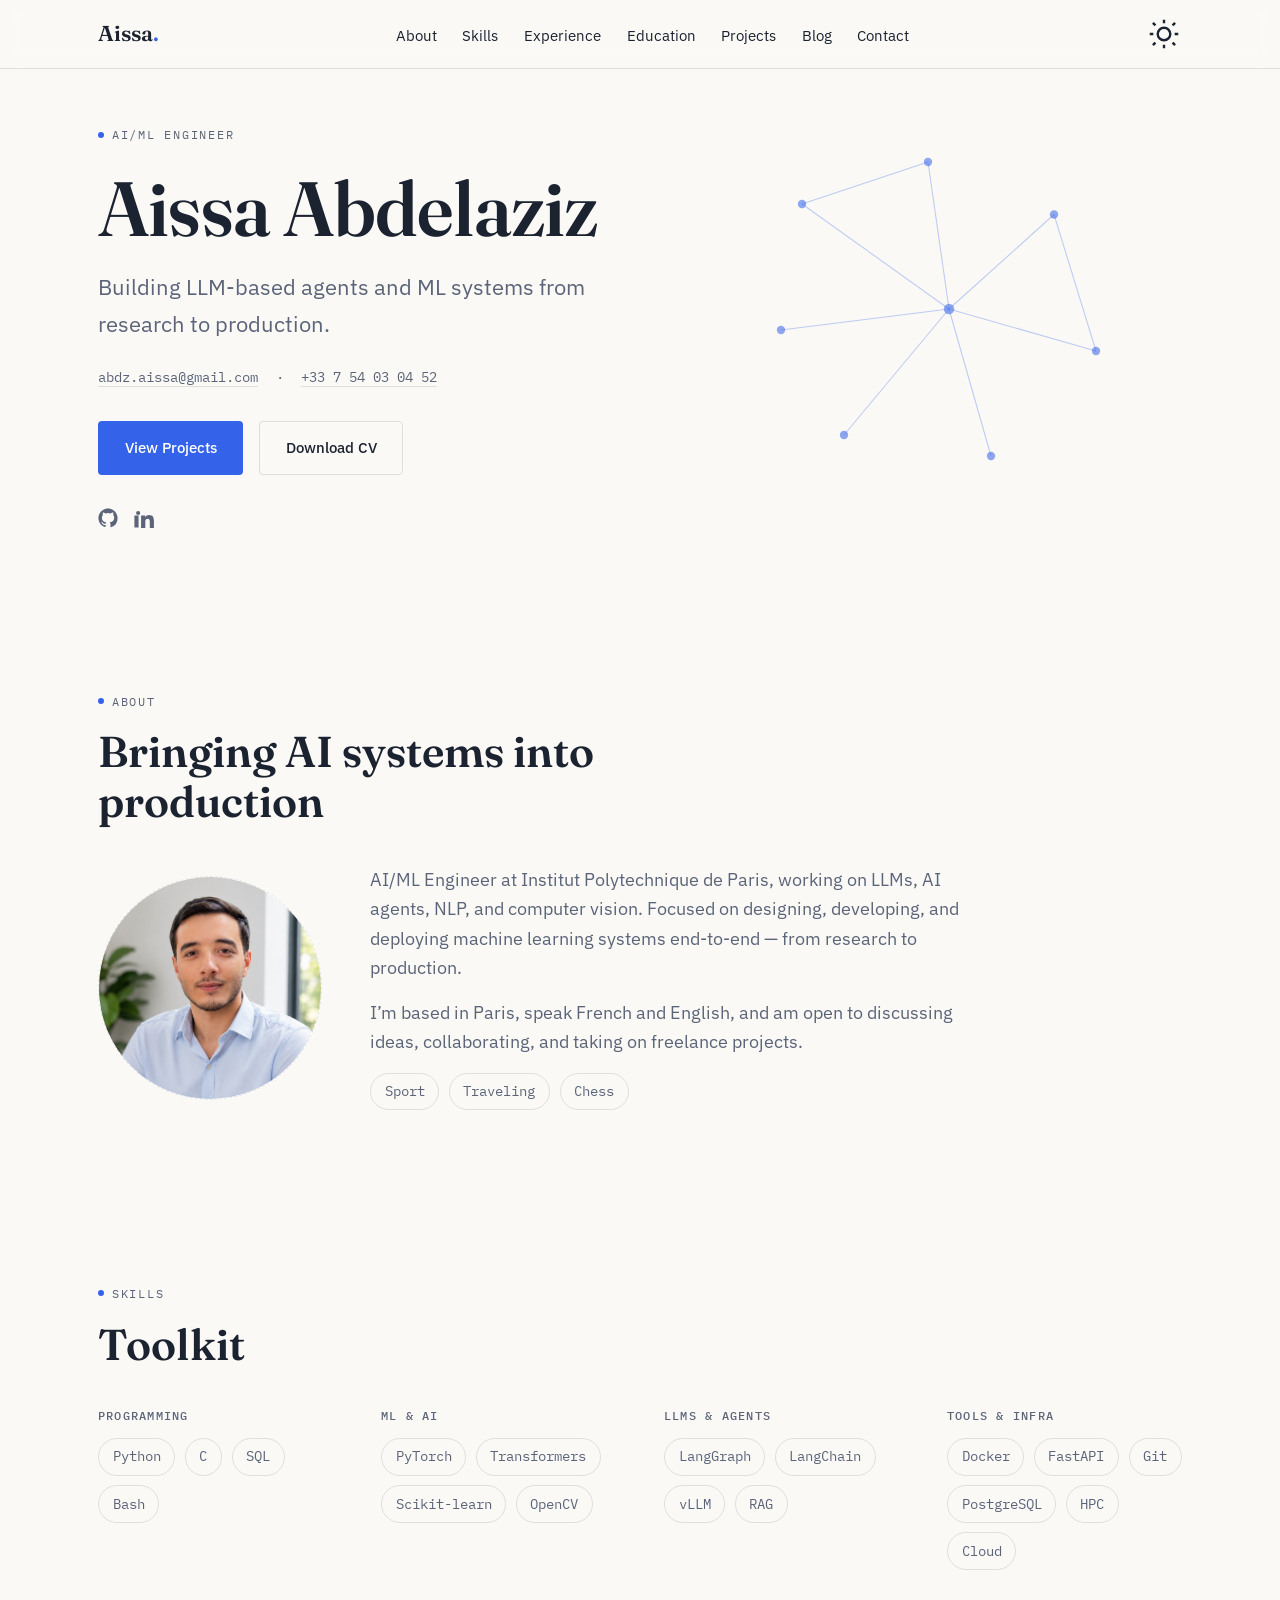
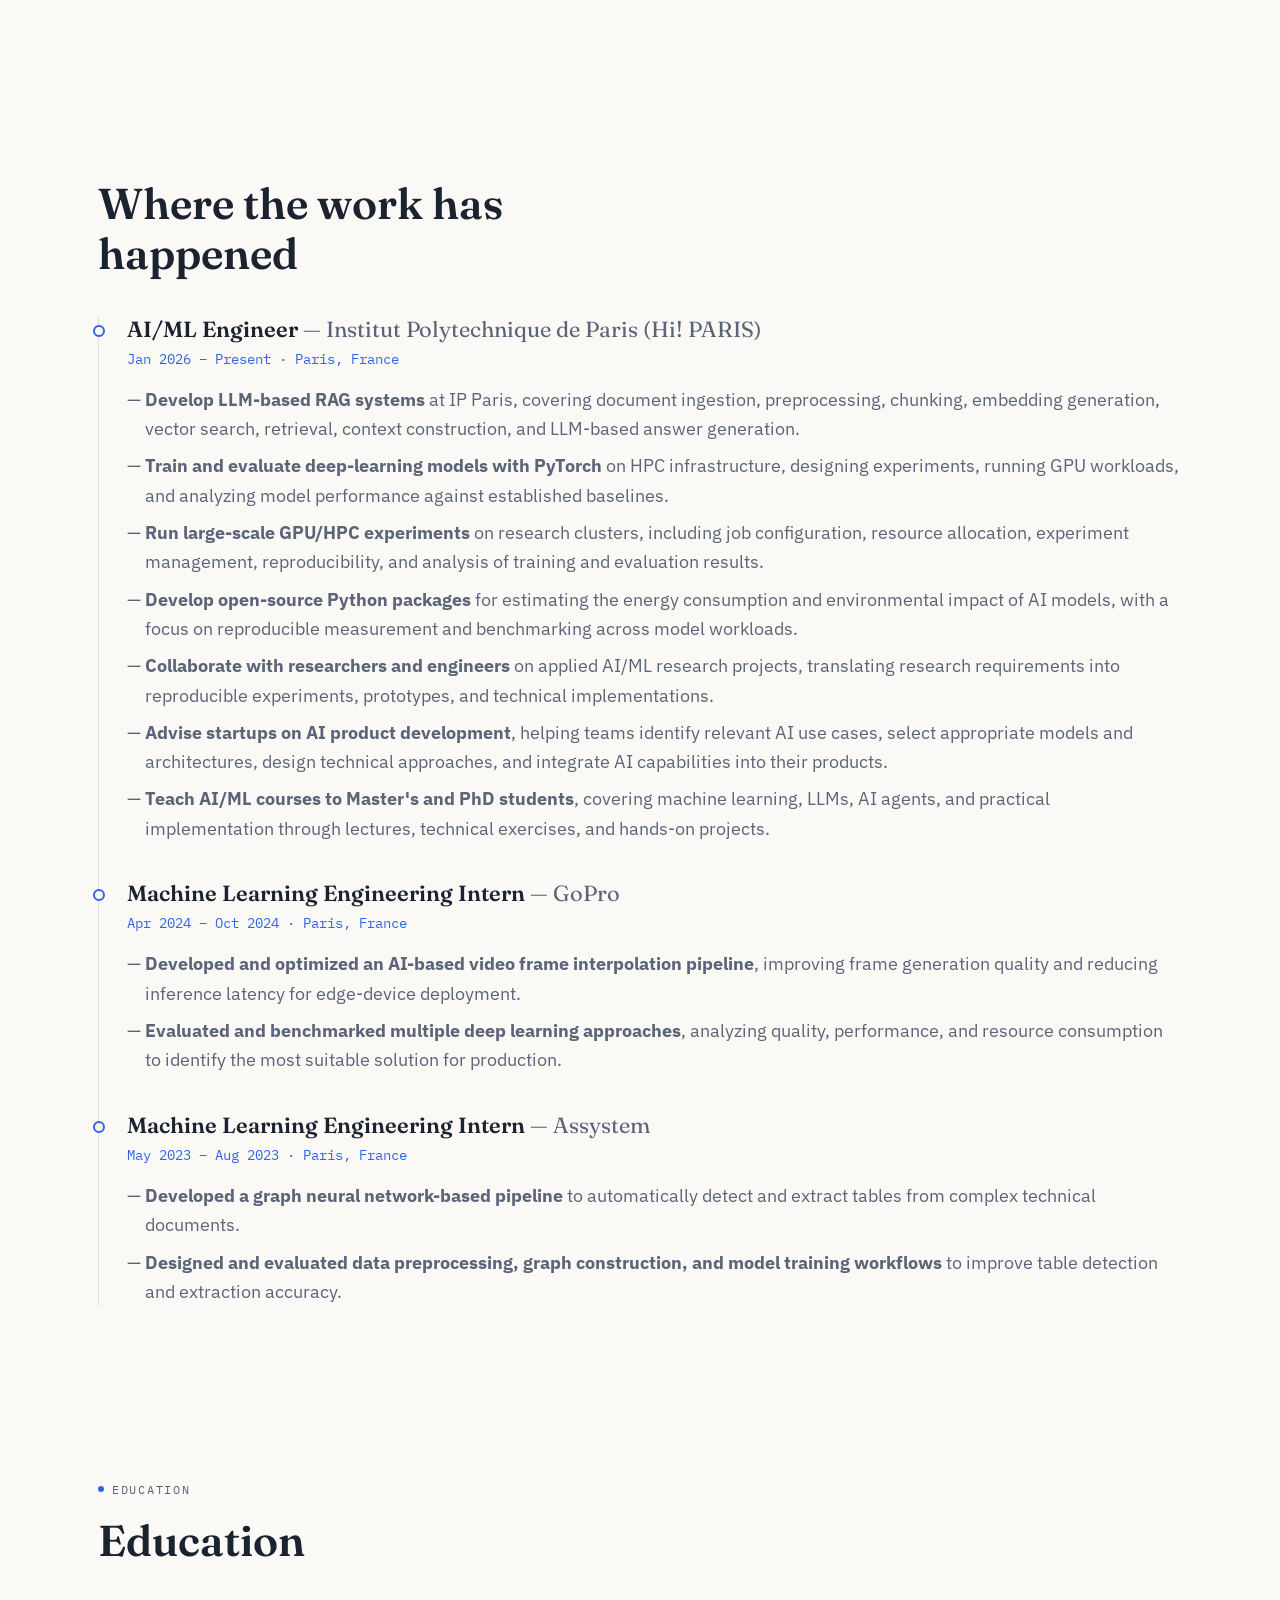
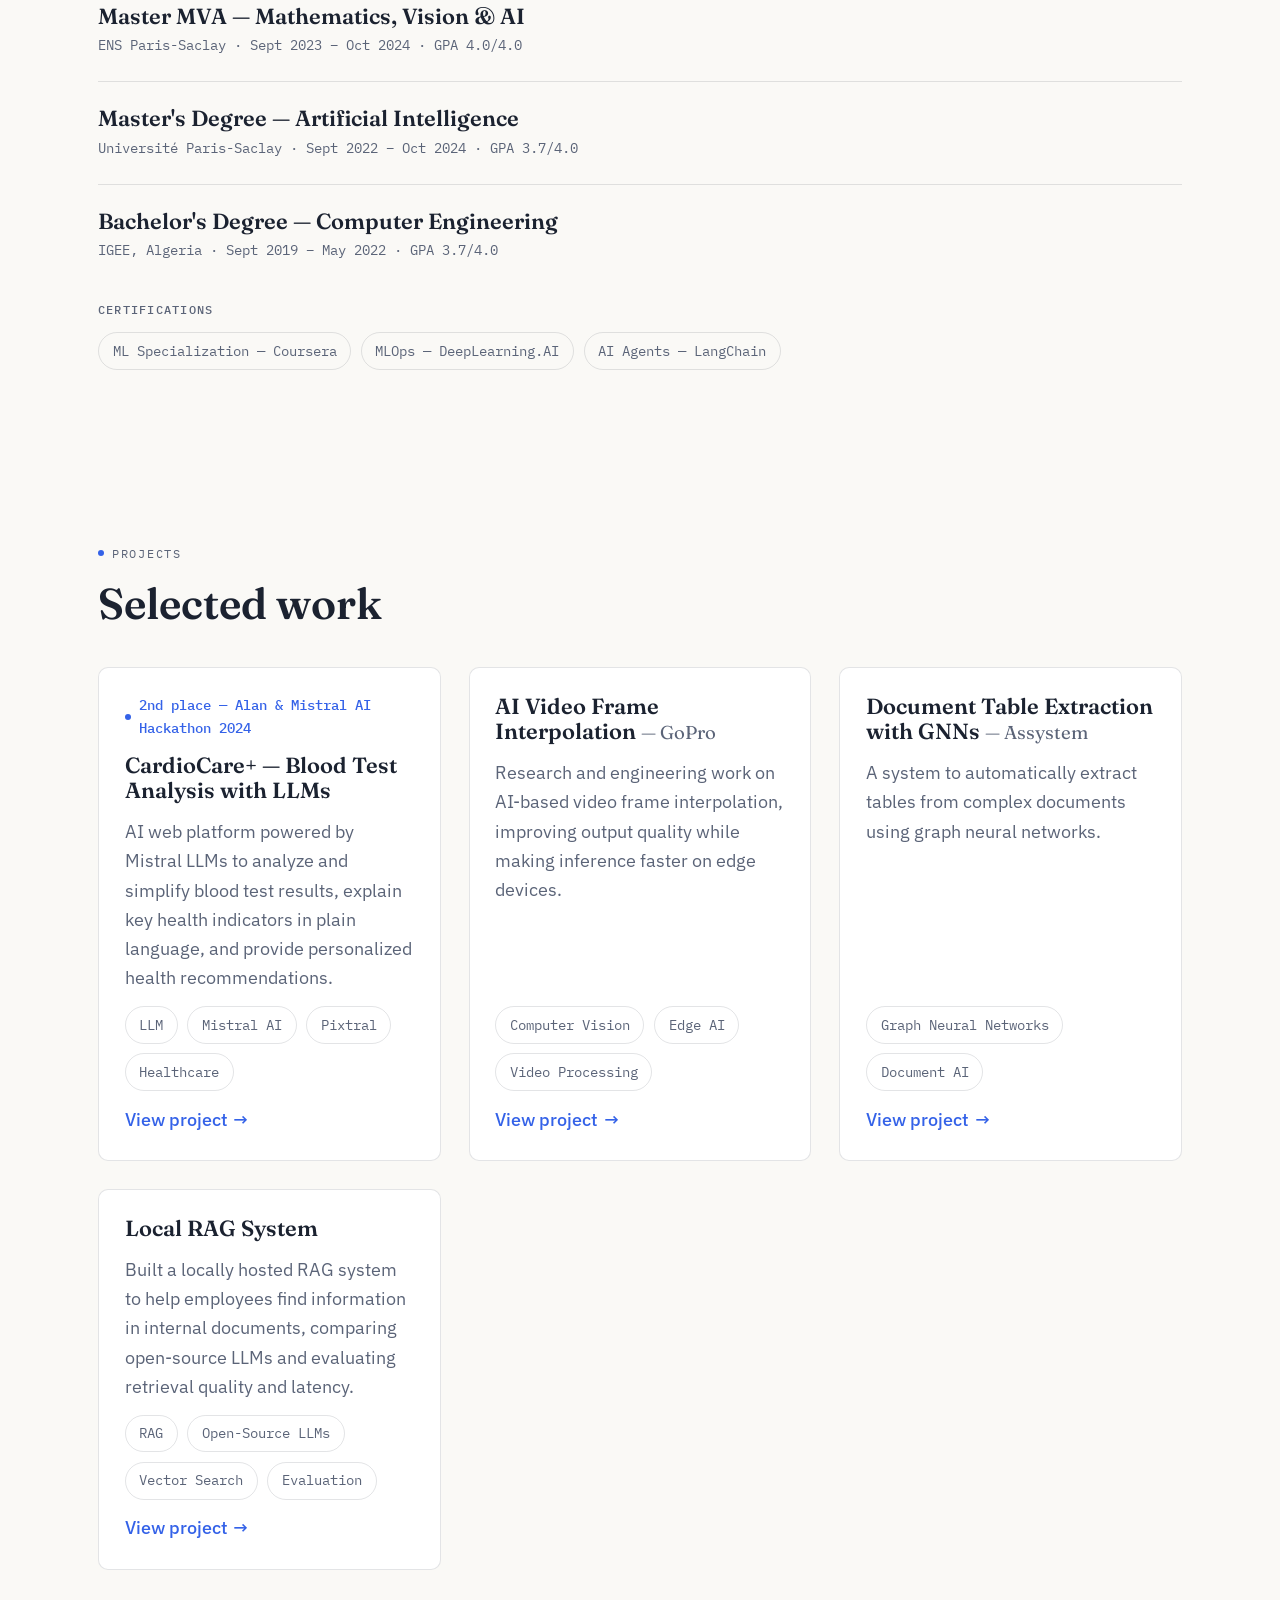
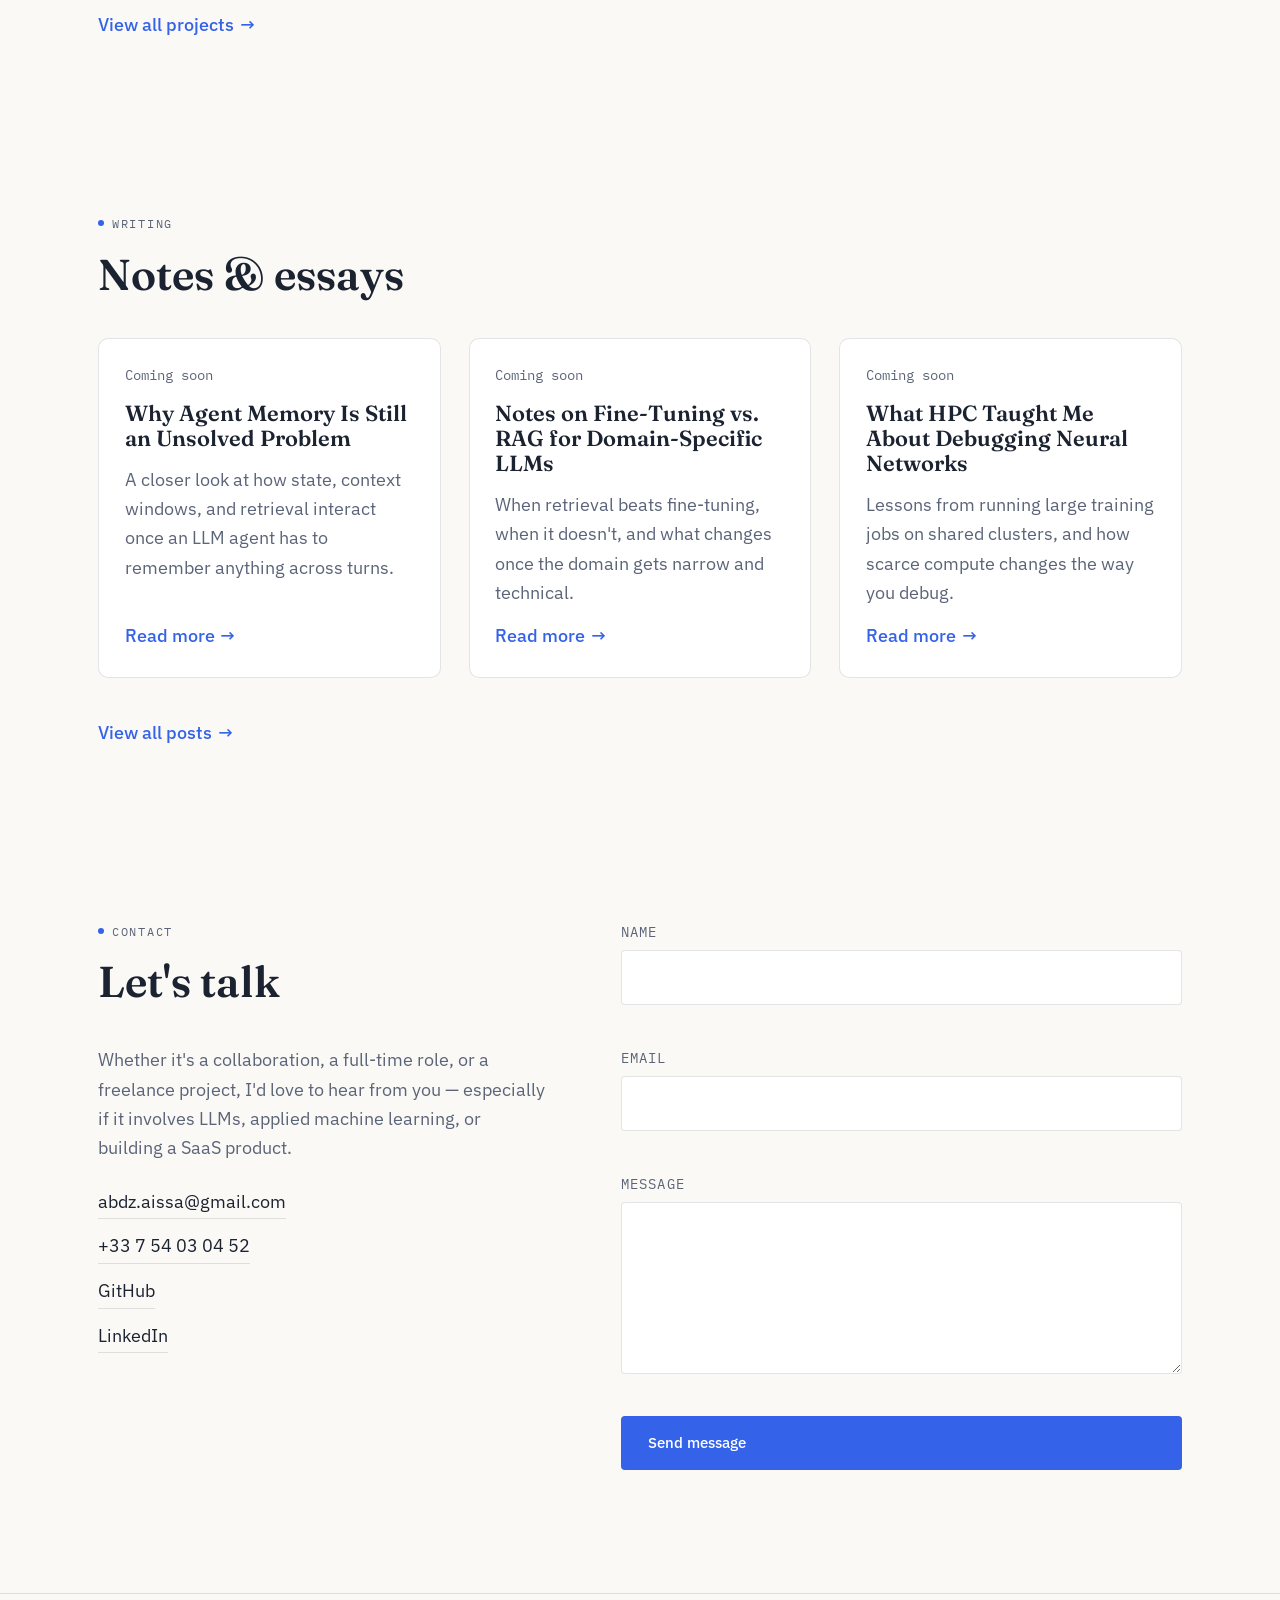
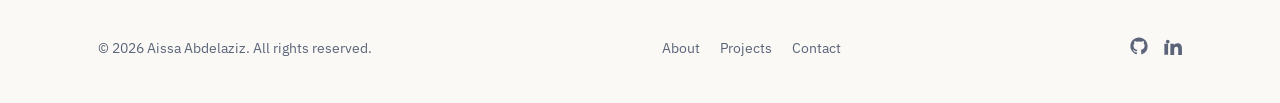
==== index.html @ e3050f3a "Initial comit: portfolio site" ====
<!DOCTYPE html>
<html lang="en">
<head>
<meta charset="UTF-8">
<meta name="viewport" content="width=device-width, initial-scale=1.0">
<title>Aissa Abdelaziz — AI/ML Engineer</title>
<meta name="description" content="Aissa Abdelaziz is an AI/ML Engineer building LLM-based agents and ML systems, from research to production.">

<!-- Theme is set before first paint to avoid a flash of the wrong theme. This is the
     only inline script in the page; everything else lives in js/main.js. -->
<script>
  (function () {
    try {
      var stored = localStorage.getItem('theme');
      var theme = stored || (window.matchMedia('(prefers-color-scheme: dark)').matches ? 'dark' : 'light');
      document.documentElement.setAttribute('data-theme', theme);
    } catch (e) {
      document.documentElement.setAttribute('data-theme', 'dark');
    }
  })();
</script>

<link rel="icon" href="data:image/svg+xml,%3Csvg xmlns='http://www.w3.org/2000/svg' viewBox='0 0 100 100'%3E%3Crect width='100' height='100' rx='22' fill='%233462E8'/%3E%3Ctext x='50' y='68' font-family='Georgia,serif' font-size='54' fill='white' text-anchor='middle'%3EA%3C/text%3E%3C/svg%3E">

<link rel="preconnect" href="https://fonts.googleapis.com">
<link rel="preconnect" href="https://fonts.gstatic.com" crossorigin>
<link href="https://fonts.googleapis.com/css2?family=Fraunces:opsz,wght@9..144,400;9..144,500;9..144,600&family=IBM+Plex+Mono:wght@400;500&family=IBM+Plex+Sans:wght@400;500;600&display=swap" rel="stylesheet">

<link rel="stylesheet" href="css/styles.css">
</head>
<body>

<a class="skip-link" href="#main">Skip to main content</a>

<header class="site-header">
  <div class="container site-header__inner">
    <a class="logo" href="#hero">Aissa<span class="logo__dot">.</span></a>

    <nav class="nav" aria-label="Primary">
      <ul class="nav__list" id="primary-nav">
        <li><a class="nav__link" href="#about">About</a></li>
        <li><a class="nav__link" href="#skills">Skills</a></li>
        <li><a class="nav__link" href="#experience">Experience</a></li>
        <li><a class="nav__link" href="#education">Education</a></li>
        <li><a class="nav__link" href="#projects">Projects</a></li>
        <li><a class="nav__link" href="#blog">Blog</a></li>
        <li><a class="nav__link" href="#contact">Contact</a></li>
      </ul>
    </nav>

    <div class="site-header__controls">
      <button class="theme-toggle" type="button" aria-pressed="false" aria-label="Switch to light theme">
        <svg class="theme-toggle__icon theme-toggle__icon--sun" viewBox="0 0 24 24" fill="none" stroke="currentColor" stroke-width="1.6" aria-hidden="true" focusable="false">
          <circle cx="12" cy="12" r="4.2"/>
          <path d="M12 2.5v2.4M12 19.1v2.4M4.6 4.6l1.7 1.7M17.7 17.7l1.7 1.7M2.5 12h2.4M19.1 12h2.4M4.6 19.4l1.7-1.7M17.7 6.3l1.7-1.7"/>
        </svg>
        <svg class="theme-toggle__icon theme-toggle__icon--moon" viewBox="0 0 24 24" fill="none" stroke="currentColor" stroke-width="1.6" aria-hidden="true" focusable="false">
          <path d="M20 14.5A8.5 8.5 0 1 1 9.5 4a6.8 6.8 0 0 0 10.5 10.5z"/>
        </svg>
      </button>

      <button class="nav-toggle" type="button" aria-expanded="false" aria-controls="primary-nav" aria-label="Toggle navigation menu">
        <span class="nav-toggle__bar"></span>
        <span class="nav-toggle__bar"></span>
        <span class="nav-toggle__bar"></span>
      </button>
    </div>
  </div>
</header>

<main id="main">

  <!-- ============ HERO ============ -->
  <section id="hero" class="hero" aria-labelledby="hero-title">
    <div class="container hero__inner">
      <div class="hero__content">
        <p class="hero__eyebrow reveal" data-stagger-index="0"><span class="dot" aria-hidden="true"></span>AI/ML Engineer</p>
        <h1 id="hero-title" class="hero__name reveal" data-stagger-index="1">Aissa Abdelaziz</h1>
        <p class="hero__tagline reveal" data-stagger-index="2">Building LLM-based agents and ML systems from research to production.</p>

        <p class="hero__byline reveal" data-stagger-index="3">
          <a href="mailto:abdz.aissa@gmail.com">abdz.aissa@gmail.com</a>
          <span class="hero__byline-sep" aria-hidden="true">·</span>
          <a href="tel:+33754030452">+33 7 54 03 04 52</a>
        </p>

        <div class="hero__cta-group reveal" data-stagger-index="4">
          <a class="btn btn--primary" href="#projects">View Projects</a>
          <!-- PLACEHOLDER-CV-PATH: drop your real CV PDF at assets/cv/aissa-abdelaziz-cv.pdf (or update this href) -->
          <a class="btn btn--secondary" href="assets/cv/aissa-abdelaziz-cv.pdf" download>Download CV</a>
        </div>

        <ul class="hero__social reveal" data-stagger-index="5">
          <li>
            <a href="https://github.com/aissa-abdelaziz" target="_blank" rel="noopener noreferrer" aria-label="GitHub profile">
              <svg viewBox="0 0 24 24" width="20" height="20" fill="currentColor" aria-hidden="true" focusable="false"><path d="M12 .5C5.73.5.5 5.73.5 12c0 5.1 3.29 9.4 7.86 10.93.57.1.78-.25.78-.55v-2.1c-3.2.7-3.87-1.36-3.87-1.36-.53-1.34-1.29-1.7-1.29-1.7-1.05-.72.08-.7.08-.7 1.17.08 1.78 1.2 1.78 1.2 1.03 1.77 2.71 1.26 3.37.96.1-.75.4-1.26.73-1.55-2.55-.29-5.24-1.28-5.24-5.7 0-1.26.45-2.29 1.19-3.1-.12-.29-.52-1.46.11-3.05 0 0 .97-.31 3.18 1.18a11 11 0 0 1 5.8 0c2.2-1.49 3.17-1.18 3.17-1.18.64 1.59.24 2.76.12 3.05.74.81 1.18 1.84 1.18 3.1 0 4.43-2.7 5.4-5.26 5.68.41.36.78 1.08.78 2.17v3.22c0 .3.2.66.79.55A11.5 11.5 0 0 0 23.5 12C23.5 5.73 18.27.5 12 .5Z"/></svg>
            </a>
          </li>
          <li>
            <a href="https://www.linkedin.com/in/aissa-abdelaziz-50b8b819b/" target="_blank" rel="noopener noreferrer" aria-label="LinkedIn profile">
              <svg viewBox="0 0 24 24" width="20" height="20" fill="currentColor" aria-hidden="true" focusable="false"><path d="M4.98 3.5a2.5 2.5 0 1 1 0 5 2.5 2.5 0 0 1 0-5ZM.5 8.98h4.96V23.5H.5V8.98Zm7.98 0h4.75v1.99h.07c.66-1.25 2.28-2.57 4.69-2.57 5.02 0 5.94 3.3 5.94 7.6v8.5h-4.96v-7.54c0-1.8-.03-4.11-2.5-4.11-2.51 0-2.9 1.96-2.9 3.98v7.67H8.48V8.98Z"/></svg>
            </a>
          </li>
        </ul>
      </div>

      <!-- Signature "agent graph" motif — ambient decoration only, hidden below 1024px in CSS -->
      <svg class="hero__graph" viewBox="0 0 400 400" aria-hidden="true" focusable="false">
        <g class="hero-graph__edges">
          <line class="hero-graph__edge" x1="200" y1="180" x2="60"  y2="80"  style="animation-delay:0.1s"/>
          <line class="hero-graph__edge" x1="200" y1="180" x2="180" y2="40"  style="animation-delay:0.25s"/>
          <line class="hero-graph__edge" x1="200" y1="180" x2="300" y2="90"  style="animation-delay:0.4s"/>
          <line class="hero-graph__edge" x1="200" y1="180" x2="340" y2="220" style="animation-delay:0.55s"/>
          <line class="hero-graph__edge" x1="200" y1="180" x2="240" y2="320" style="animation-delay:0.7s"/>
          <line class="hero-graph__edge" x1="200" y1="180" x2="100" y2="300" style="animation-delay:0.85s"/>
          <line class="hero-graph__edge" x1="200" y1="180" x2="40"  y2="200" style="animation-delay:1s"/>
          <line class="hero-graph__edge" x1="60"  y1="80"  x2="180" y2="40"  style="animation-delay:1.15s"/>
          <line class="hero-graph__edge" x1="300" y1="90"  x2="340" y2="220" style="animation-delay:1.3s"/>
        </g>
        <g class="hero-graph__nodes">
          <circle class="hero-graph__node" cx="200" cy="180" r="5" style="animation-delay:0s"/>
          <circle class="hero-graph__node" cx="60"  cy="80"  r="4" style="animation-delay:0.4s"/>
          <circle class="hero-graph__node" cx="180" cy="40"  r="4" style="animation-delay:0.8s"/>
          <circle class="hero-graph__node" cx="300" cy="90"  r="4" style="animation-delay:1.2s"/>
          <circle class="hero-graph__node" cx="340" cy="220" r="4" style="animation-delay:1.6s"/>
          <circle class="hero-graph__node" cx="240" cy="320" r="4" style="animation-delay:2s"/>
          <circle class="hero-graph__node" cx="100" cy="300" r="4" style="animation-delay:2.4s"/>
          <circle class="hero-graph__node" cx="40"  cy="200" r="4" style="animation-delay:2.8s"/>
        </g>
      </svg>
    </div>
  </section>

  <!-- ============ ABOUT ============ -->
  <section id="about" class="section" aria-labelledby="about-title">
    <div class="container">
      <p class="section__eyebrow reveal" data-stagger-index="0"><span class="dot" aria-hidden="true"></span>About</p>
      <h2 id="about-title" class="section__title reveal" data-stagger-index="1">Bringing AI systems into production</h2>

      <div class="about__grid">
        <div class="about__avatar-col reveal" data-stagger-index="2">
          <img class="avatar" src="images/photo.png" alt="Aissa Abdelaziz">
        </div>

        <div class="about__body reveal" data-stagger-index="3">
          <p>AI/ML Engineer at Institut Polytechnique de Paris, working on LLMs, AI agents, NLP, and computer vision. Focused on designing, developing, and deploying machine learning systems end-to-end — from research to production.</p>
          <p>I’m based in Paris, speak French and English, and am open to discussing ideas, collaborating, and taking on freelance projects.</p>
          <ul class="tag-list about__interests">
            <li class="tag">Sport</li>
            <li class="tag">Traveling</li>
            <li class="tag">Chess</li>
          </ul>
        </div>
      </div>
    </div>
  </section>

  <!-- ============ SKILLS ============ -->
  <section id="skills" class="section" aria-labelledby="skills-title">
    <div class="container">
      <p class="section__eyebrow reveal" data-stagger-index="0"><span class="dot" aria-hidden="true"></span>Skills</p>
      <h2 id="skills-title" class="section__title reveal" data-stagger-index="1">Toolkit</h2>

      <div class="skills__groups">
        <div class="skills__group reveal" data-stagger-index="2">
          <h3 class="skills__group-title">Programming</h3>
          <ul class="tag-list">
            <li class="tag">Python</li>
            <li class="tag">C</li>
            <li class="tag">SQL</li>
            <li class="tag">Bash</li>
          </ul>
        </div>

        <div class="skills__group reveal" data-stagger-index="3">
          <h3 class="skills__group-title">ML &amp; AI</h3>
          <ul class="tag-list">
            <li class="tag">PyTorch</li>
            <li class="tag">Transformers</li>
            <li class="tag">Scikit-learn</li>
            <li class="tag">OpenCV</li>
          </ul>
        </div>

        <div class="skills__group reveal" data-stagger-index="4">
          <h3 class="skills__group-title">LLMs &amp; Agents</h3>
          <ul class="tag-list">
            <li class="tag">LangGraph</li>
            <li class="tag">LangChain</li>
            <li class="tag">vLLM</li>
            <li class="tag">RAG</li>
          </ul>
        </div>

        <div class="skills__group reveal" data-stagger-index="5">
          <h3 class="skills__group-title">Tools &amp; Infra</h3>
          <ul class="tag-list">
            <li class="tag">Docker</li>
            <li class="tag">FastAPI</li>
            <li class="tag">Git</li>
            <li class="tag">PostgreSQL</li>
            <li class="tag">HPC</li>
            <li class="tag">Cloud</li>
          </ul>
        </div>
      </div>
    </div>
  </section>

  <!-- ============ EXPERIENCE ============ -->
  <section id="experience" class="section" aria-labelledby="experience-title">
    <div class="container">
      <p class="section__eyebrow reveal" data-stagger-index="0"><span class="dot" aria-hidden="true"></span>Experience</p>
      <h2 id="experience-title" class="section__title reveal" data-stagger-index="1">Where the work has happened</h2>

      <ol class="timeline">
        <li class="timeline__item reveal" data-stagger-index="2">
          <span class="timeline__dot" aria-hidden="true"></span>
          <div class="timeline__content">
            <h3 class="timeline__role">AI/ML Engineer <span class="timeline__org">— Institut Polytechnique de Paris (Hi! PARIS)</span></h3>
            <p class="timeline__meta">Jan 2026 – Present · Paris, France</p>
            <ul class="timeline__list">
              <li><strong>Develop LLM-based RAG systems</strong> at IP Paris, covering document ingestion, preprocessing, chunking, embedding generation, vector search, retrieval, context construction, and LLM-based answer generation.</li>
              <li><strong>Train and evaluate deep-learning models with PyTorch</strong> on HPC infrastructure, designing experiments, running GPU workloads, and analyzing model performance against established baselines.</li>
              <li><strong>Run large-scale GPU/HPC experiments</strong> on research clusters, including job configuration, resource allocation, experiment management, reproducibility, and analysis of training and evaluation results.</li>
              <li><strong>Develop open-source Python packages</strong> for estimating the energy consumption and environmental impact of AI models, with a focus on reproducible measurement and benchmarking across model workloads.</li>
              <li><strong>Collaborate with researchers and engineers</strong> on applied AI/ML research projects, translating research requirements into reproducible experiments, prototypes, and technical implementations.</li>
              <li><strong>Advise startups on AI product development</strong>, helping teams identify relevant AI use cases, select appropriate models and architectures, design technical approaches, and integrate AI capabilities into their products.</li>
              <li><strong>Teach AI/ML courses to Master's and PhD students</strong>, covering machine learning, LLMs, AI agents, and practical implementation through lectures, technical exercises, and hands-on projects.</li>
            </ul>
          </div>
        </li>

        <li class="timeline__item reveal" data-stagger-index="3">
          <span class="timeline__dot" aria-hidden="true"></span>
          <div class="timeline__content">
            <h3 class="timeline__role">Machine Learning Engineering Intern <span class="timeline__org">— GoPro</span></h3>
            <p class="timeline__meta">Apr 2024 – Oct 2024 · Paris, France</p>
            <ul class="timeline__list">
              <li><strong>Developed and optimized an AI-based video frame interpolation pipeline</strong>, improving frame generation quality and reducing inference latency for edge-device deployment.</li>
              <li><strong>Evaluated and benchmarked multiple deep learning approaches</strong>, analyzing quality, performance, and resource consumption to identify the most suitable solution for production.</li>
            </ul>
          </div>
        </li>

        <li class="timeline__item reveal" data-stagger-index="4">
          <span class="timeline__dot" aria-hidden="true"></span>
          <div class="timeline__content">
            <h3 class="timeline__role">Machine Learning Engineering Intern <span class="timeline__org">— Assystem</span></h3>
            <p class="timeline__meta">May 2023 – Aug 2023 · Paris, France</p>
            <ul class="timeline__list">
              <li><strong>Developed a graph neural network-based pipeline</strong> to automatically detect and extract tables from complex technical documents.</li>
              <li><strong>Designed and evaluated data preprocessing, graph construction, and model training workflows</strong> to improve table detection and extraction accuracy.</li>
            </ul>
          </div>
        </li>
      </ol>
    </div>
  </section>

  <!-- ============ EDUCATION ============ -->
  <section id="education" class="section" aria-labelledby="education-title">
    <div class="container">
      <p class="section__eyebrow reveal" data-stagger-index="0"><span class="dot" aria-hidden="true"></span>Education</p>
      <h2 id="education-title" class="section__title reveal" data-stagger-index="1">Education</h2>

      <ul class="education-list">
        <li class="education-list__item reveal" data-stagger-index="2">
          <h3 class="education-list__degree">Master MVA — Mathematics, Vision & AI</h3>
          <p class="education-list__meta">ENS Paris-Saclay · Sept 2023 – Oct 2024 · GPA 4.0/4.0</p>
        </li>
        <li class="education-list__item reveal" data-stagger-index="3">
          <h3 class="education-list__degree">Master's Degree — Artificial Intelligence</h3>
          <p class="education-list__meta">Université Paris-Saclay · Sept 2022 – Oct 2024 · GPA 3.7/4.0</p>
        </li>
        <li class="education-list__item reveal" data-stagger-index="4">
          <h3 class="education-list__degree">Bachelor's Degree — Computer Engineering</h3>
          <p class="education-list__meta">IGEE, Algeria · Sept 2019 – May 2022 · GPA 3.7/4.0</p>
        </li>
      </ul>

      <div class="certifications reveal" data-stagger-index="5">
        <h3 class="skills__group-title">Certifications</h3>
        <ul class="tag-list">
          <li class="tag">ML Specialization — Coursera</li>
          <li class="tag">MLOps — DeepLearning.AI</li>
          <li class="tag">AI Agents — LangChain</li>
        </ul>
      </div>
    </div>
  </section>

  <!-- ============ PROJECTS ============ -->
  <section id="projects" class="section" aria-labelledby="projects-title">
    <div class="container">
      <p class="section__eyebrow reveal" data-stagger-index="0"><span class="dot" aria-hidden="true"></span>Projects</p>
      <h2 id="projects-title" class="section__title reveal" data-stagger-index="1">Selected work</h2>

      <div class="projects__grid">
        <article class="card reveal" data-stagger-index="2">
          <span class="card__badge"><span class="dot" aria-hidden="true"></span>2nd place — Alan &amp; Mistral AI Hackathon 2024</span>
          <h3 class="card__title">CardioCare+ — Blood Test Analysis with LLMs</h3>
          <p class="card__desc">AI web platform powered by Mistral LLMs to analyze and simplify blood test results, explain key health indicators in plain language, and provide personalized health recommendations.</p>
          <ul class="tag-list">
            <li class="tag">LLM</li>
            <li class="tag">Mistral AI</li>
            <li class="tag">Pixtral</li>
            <li class="tag">Healthcare</li>
          </ul>
          <!-- Links to the project detail page below; edit that page's content, or point this at an external write-up/repo instead -->
          <a class="card__link" href="projects/cardiocare.html">View project <span aria-hidden="true">→</span></a>
        </article>

        <article class="card reveal" data-stagger-index="3">
          <h3 class="card__title">AI Video Frame Interpolation <span class="card__org">— GoPro</span></h3>
          <p class="card__desc">Research and engineering work on AI-based video frame interpolation, improving output quality while making inference faster on edge devices.</p>
          <ul class="tag-list">
            <li class="tag">Computer Vision</li>
            <li class="tag">Edge AI</li>
            <li class="tag">Video Processing</li>
          </ul>
          <!-- Links to the project detail page below; edit that page's content, or point this at an external write-up/repo instead -->
          <a class="card__link" href="projects/gopro-video-interpolation.html">View project <span aria-hidden="true">→</span></a>
        </article>

        <article class="card reveal" data-stagger-index="4">
          <h3 class="card__title">Document Table Extraction with GNNs <span class="card__org">— Assystem</span></h3>
          <p class="card__desc">A system to automatically extract tables from complex documents using graph neural networks.</p>
          <ul class="tag-list">
            <li class="tag">Graph Neural Networks</li>
            <li class="tag">Document AI</li>
          </ul>
          <!-- Links to the project detail page below; edit that page's content, or point this at an external write-up/repo instead -->
          <a class="card__link" href="projects/document-table-extraction.html">View project <span aria-hidden="true">→</span></a>
        </article>

        <article class="card reveal" data-stagger-index="5">
          <h3 class="card__title">Local RAG System</h3>
          <p class="card__desc">Built a locally hosted RAG system to help employees find information in internal documents, comparing open-source LLMs and evaluating retrieval quality and latency.</p>
          <ul class="tag-list">
            <li class="tag">RAG</li>
            <li class="tag">Open-Source LLMs</li>
            <li class="tag">Vector Search</li>
            <li class="tag">Evaluation</li>
          </ul>
          <a class="card__link" href="projects/local-rag.html">View project <span aria-hidden="true">→</span></a>
        </article>
        
      </div>

      <p class="projects__all reveal" data-stagger-index="7"><a class="card__link" href="projects/index.html">View all projects <span aria-hidden="true">→</span></a></p>
    </div>
  </section>

  <!-- ============ BLOG ============ -->
  <section id="blog" class="section" aria-labelledby="blog-title">
    <div class="container">
      <p class="section__eyebrow reveal" data-stagger-index="0"><span class="dot" aria-hidden="true"></span>Writing</p>
      <h2 id="blog-title" class="section__title reveal" data-stagger-index="1">Notes &amp; essays</h2>

      <div class="blog__grid">
        <!-- PLACEHOLDER-BLOG-POST: replace with a real post (title, date, excerpt); body lives in blog/agent-memory.html -->
        <article class="card card--post reveal" data-stagger-index="2">
          <p class="card__date"><time datetime="2026-01-01">Coming soon</time></p>
          <h3 class="card__title">Why Agent Memory Is Still an Unsolved Problem</h3>
          <p class="card__desc">A closer look at how state, context windows, and retrieval interact once an LLM agent has to remember anything across turns.</p>
          <a class="card__link" href="blog/agent-memory.html">Read more <span aria-hidden="true">→</span></a>
        </article>

        <!-- PLACEHOLDER-BLOG-POST: replace with a real post (title, date, excerpt); body lives in blog/finetuning-vs-rag.html -->
        <article class="card card--post reveal" data-stagger-index="3">
          <p class="card__date"><time datetime="2026-01-01">Coming soon</time></p>
          <h3 class="card__title">Notes on Fine-Tuning vs. RAG for Domain-Specific LLMs</h3>
          <p class="card__desc">When retrieval beats fine-tuning, when it doesn't, and what changes once the domain gets narrow and technical.</p>
          <a class="card__link" href="blog/finetuning-vs-rag.html">Read more <span aria-hidden="true">→</span></a>
        </article>

        <!-- PLACEHOLDER-BLOG-POST: replace with a real post (title, date, excerpt); body lives in blog/hpc-debugging.html -->
        <article class="card card--post reveal" data-stagger-index="4">
          <p class="card__date"><time datetime="2026-01-01">Coming soon</time></p>
          <h3 class="card__title">What HPC Taught Me About Debugging Neural Networks</h3>
          <p class="card__desc">Lessons from running large training jobs on shared clusters, and how scarce compute changes the way you debug.</p>
          <a class="card__link" href="blog/hpc-debugging.html">Read more <span aria-hidden="true">→</span></a>
        </article>
      </div>

      <p class="blog__all reveal" data-stagger-index="5"><a class="card__link" href="blog/index.html">View all posts <span aria-hidden="true">→</span></a></p>
    </div>
  </section>

  <!-- ============ CONTACT ============ -->
  <section id="contact" class="section" aria-labelledby="contact-title">
    <div class="container contact__grid">
      <div class="contact__info reveal" data-stagger-index="0">
        <p class="section__eyebrow"><span class="dot" aria-hidden="true"></span>Contact</p>
        <h2 id="contact-title" class="section__title">Let's talk</h2>
        <p class="contact__lead">Whether it's a collaboration, a full-time role, or a freelance project, I'd love to hear from you — especially if it involves LLMs, applied machine learning, or building a SaaS product.</p>
        <ul class="contact__list">
          <li><a href="mailto:abdz.aissa@gmail.com">abdz.aissa@gmail.com</a></li>
          <li><a href="tel:+33754030452">+33 7 54 03 04 52</a></li>
          <li><a href="https://github.com/aissa-abdelaziz" target="_blank" rel="noopener noreferrer">GitHub</a></li>
          <li><a href="https://www.linkedin.com/in/aissa-abdelaziz-50b8b819b/" target="_blank" rel="noopener noreferrer">LinkedIn</a></li>
        </ul>
      </div>

      <!-- PLACEHOLDER-FORMSPREE-ID: sign up at formspree.io and replace PLACEHOLDER_FORM_ID below with your real form ID -->
      <form class="form reveal" data-stagger-index="1" id="contact-form" action="https://formspree.io/f/PLACEHOLDER_FORM_ID" method="POST" novalidate>
        <div class="form__group">
          <label class="form__label" for="name">Name</label>
          <input class="form__input" type="text" id="name" name="name" autocomplete="name" required aria-describedby="name-error">
          <p class="form__error" id="name-error"></p>
        </div>

        <div class="form__group">
          <label class="form__label" for="email">Email</label>
          <input class="form__input" type="email" id="email" name="email" autocomplete="email" required aria-describedby="email-error">
          <p class="form__error" id="email-error"></p>
        </div>

        <div class="form__group">
          <label class="form__label" for="message">Message</label>
          <textarea class="form__textarea" id="message" name="message" rows="5" required aria-describedby="message-error"></textarea>
          <p class="form__error" id="message-error"></p>
        </div>

        <!-- Honeypot field: hidden from sighted users and screen readers, humans never fill it in -->
        <div class="form__honeypot" aria-hidden="true">
          <label for="company">Company</label>
          <input type="text" id="company" name="company" tabindex="-1" autocomplete="off">
        </div>

        <button class="btn btn--primary" type="submit">Send message</button>
        <p class="form__status" id="form-status" role="status" aria-live="polite"></p>
      </form>
    </div>
  </section>

</main>

<footer class="site-footer">
  <div class="container site-footer__inner">
    <p class="site-footer__copy">© <span id="year"></span> Aissa Abdelaziz. All rights reserved.</p>

    <ul class="footer__links">
      <li><a href="#about">About</a></li>
      <li><a href="#projects">Projects</a></li>
      <li><a href="#contact">Contact</a></li>
    </ul>

    <ul class="hero__social">
      <li>
        <a href="https://github.com/aissa-abdelaziz" target="_blank" rel="noopener noreferrer" aria-label="GitHub profile">
          <svg viewBox="0 0 24 24" width="18" height="18" fill="currentColor" aria-hidden="true" focusable="false"><path d="M12 .5C5.73.5.5 5.73.5 12c0 5.1 3.29 9.4 7.86 10.93.57.1.78-.25.78-.55v-2.1c-3.2.7-3.87-1.36-3.87-1.36-.53-1.34-1.29-1.7-1.29-1.7-1.05-.72.08-.7.08-.7 1.17.08 1.78 1.2 1.78 1.2 1.03 1.77 2.71 1.26 3.37.96.1-.75.4-1.26.73-1.55-2.55-.29-5.24-1.28-5.24-5.7 0-1.26.45-2.29 1.19-3.1-.12-.29-.52-1.46.11-3.05 0 0 .97-.31 3.18 1.18a11 11 0 0 1 5.8 0c2.2-1.49 3.17-1.18 3.17-1.18.64 1.59.24 2.76.12 3.05.74.81 1.18 1.84 1.18 3.1 0 4.43-2.7 5.4-5.26 5.68.41.36.78 1.08.78 2.17v3.22c0 .3.2.66.79.55A11.5 11.5 0 0 0 23.5 12C23.5 5.73 18.27.5 12 .5Z"/></svg>
        </a>
      </li>
      <li>
        <a href="https://www.linkedin.com/in/aissa-abdelaziz-50b8b819b/" target="_blank" rel="noopener noreferrer" aria-label="LinkedIn profile">
          <svg viewBox="0 0 24 24" width="18" height="18" fill="currentColor" aria-hidden="true" focusable="false"><path d="M4.98 3.5a2.5 2.5 0 1 1 0 5 2.5 2.5 0 0 1 0-5ZM.5 8.98h4.96V23.5H.5V8.98Zm7.98 0h4.75v1.99h.07c.66-1.25 2.28-2.57 4.69-2.57 5.02 0 5.94 3.3 5.94 7.6v8.5h-4.96v-7.54c0-1.8-.03-4.11-2.5-4.11-2.51 0-2.9 1.96-2.9 3.98v7.67H8.48V8.98Z"/></svg>
        </a>
      </li>
    </ul>
  </div>
</footer>

<script src="js/main.js" defer></script>
</body>
</html>
---- css/styles.css ----
/* =========================================================================
   TOKENS — spacing, radii, type scale, and theme colors.
   Cascade order matters: :root dark defaults -> prefers-color-scheme light
   override -> explicit [data-theme] overrides (always wins once JS runs).
   ========================================================================= */

:root {
  --font-display: 'Fraunces', Georgia, 'Times New Roman', serif;
  --font-body: 'IBM Plex Sans', -apple-system, BlinkMacSystemFont, 'Segoe UI', sans-serif;
  --font-mono: 'IBM Plex Mono', 'SFMono-Regular', Consolas, monospace;

  --radius-sm: 4px;
  --radius-md: 10px;
  --border-width: 1px;

  --transition-fast: 150ms ease;
  --transition-base: 250ms ease;

  --container-max: 1180px;
  --container-padding: clamp(1.25rem, 4vw, 3rem);

  /* fluid type scale */
  --fs-hero: clamp(2.75rem, 2rem + 3.5vw, 5.5rem);
  --fs-h2: clamp(1.8rem, 1.5rem + 1.5vw, 2.75rem);
  --fs-h3: clamp(1.15rem, 1.05rem + 0.4vw, 1.4rem);
  --fs-tagline: clamp(1.1rem, 1rem + 0.5vw, 1.375rem);
  --fs-body: clamp(1rem, 0.95rem + 0.2vw, 1.125rem);
  --fs-small: clamp(0.8rem, 0.78rem + 0.1vw, 0.875rem);
  --fs-mono-label: clamp(0.72rem, 0.7rem + 0.1vw, 0.8rem);

  /* dark theme (default fallback) */
  --color-bg: #0D1321;
  --color-surface: #161D2E;
  --color-text: #E7E9EE;
  --color-text-secondary: #8792A6;
  --color-accent: #5B82F2;
  --color-border: rgba(231, 233, 238, 0.14);
  --color-error: #E0837F;
}

@media (prefers-color-scheme: light) {
  :root {
    --color-bg: #FAF9F6;
    --color-surface: #FFFFFF;
    --color-text: #1B2230;
    --color-text-secondary: #5B6478;
    --color-accent: #3462E8;
    --color-border: rgba(27, 34, 48, 0.12);
    --color-error: #C4433D;
  }
}

[data-theme="dark"] {
  --color-bg: #0D1321;
  --color-surface: #161D2E;
  --color-text: #E7E9EE;
  --color-text-secondary: #8792A6;
  --color-accent: #5B82F2;
  --color-border: rgba(231, 233, 238, 0.14);
  --color-error: #E0837F;
}

[data-theme="light"] {
  --color-bg: #FAF9F6;
  --color-surface: #FFFFFF;
  --color-text: #1B2230;
  --color-text-secondary: #5B6478;
  --color-accent: #3462E8;
  --color-border: rgba(27, 34, 48, 0.12);
  --color-error: #C4433D;
}

/* =========================================================================
   RESET / BASE
   ========================================================================= */

*, *::before, *::after { box-sizing: border-box; }
* { margin: 0; }

html {
  font-size: 100%;
  scroll-behavior: smooth;
  -webkit-text-size-adjust: 100%;
}

@media (prefers-reduced-motion: reduce) {
  html { scroll-behavior: auto; }
}

body {
  font-family: var(--font-body);
  font-size: var(--fs-body);
  line-height: 1.65;
  color: var(--color-text);
  background-color: var(--color-bg);
  transition: background-color var(--transition-base), color var(--transition-base);
}

img { max-width: 100%; display: block; }
ul, ol { list-style: none; padding: 0; }
a { color: inherit; text-decoration: none; }
button { font: inherit; color: inherit; background: none; border: none; cursor: pointer; padding: 0; }
input, textarea { font: inherit; color: inherit; }

h1, h2, h3 {
  font-family: var(--font-display);
  font-weight: 600;
  line-height: 1.15;
}

/* =========================================================================
   ACCESSIBILITY PRIMITIVES
   ========================================================================= */

.skip-link {
  position: absolute;
  left: 1rem;
  top: -3.5rem;
  background: var(--color-accent);
  color: #fff;
  padding: 0.7rem 1.1rem;
  border-radius: var(--radius-sm);
  z-index: 100;
  transition: top var(--transition-fast);
}

.skip-link:focus { top: 1rem; }

:focus-visible {
  outline: 2px solid var(--color-accent);
  outline-offset: 3px;
  border-radius: 2px;
}

/* =========================================================================
   LAYOUT PRIMITIVES
   ========================================================================= */

.container {
  max-width: var(--container-max);
  margin-inline: auto;
  padding-inline: var(--container-padding);
}

.section {
  padding-block: clamp(3.5rem, 3rem + 3vw, 7rem);
}

.section__eyebrow {
  display: flex;
  align-items: center;
  gap: 0.5rem;
  font-family: var(--font-mono);
  font-size: var(--fs-mono-label);
  text-transform: uppercase;
  letter-spacing: 0.14em;
  color: var(--color-text-secondary);
  margin-block-end: 1rem;
}

.section__title {
  font-size: var(--fs-h2);
  max-width: 32rem;
  margin-block-end: clamp(2rem, 3vw, 3.5rem);
}

.dot {
  width: 6px;
  height: 6px;
  border-radius: 50%;
  background: var(--color-accent);
  display: inline-block;
  flex-shrink: 0;
}

.tag-list {
  display: flex;
  flex-wrap: wrap;
  gap: 0.6rem;
}

.tag {
  font-family: var(--font-mono);
  font-size: var(--fs-small);
  padding: 0.4rem 0.85rem;
  border: var(--border-width) solid var(--color-border);
  border-radius: 999px;
  color: var(--color-text-secondary);
  transition: color var(--transition-fast), border-color var(--transition-fast),
    background-color var(--transition-fast), transform var(--transition-fast);
}

.tag:hover {
  color: var(--color-accent);
  border-color: var(--color-accent);
  background-color: color-mix(in srgb, var(--color-accent) 12%, transparent);
  transform: translateY(-1px);
}

@media (prefers-reduced-motion: reduce) {
  .tag:hover { transform: none; }
}

/* =========================================================================
   SCROLL REVEAL
   ========================================================================= */

.reveal {
  opacity: 0;
  transform: translateY(16px);
  transition: opacity 0.7s ease, transform 0.7s ease;
  transition-delay: calc(var(--stagger, 0) * 90ms);
}

.reveal--visible {
  opacity: 1;
  transform: none;
}

@media (prefers-reduced-motion: reduce) {
  .reveal {
    transition: none;
    opacity: 1;
    transform: none;
  }
}

/* =========================================================================
   BUTTONS
   ========================================================================= */

.btn {
  display: inline-flex;
  align-items: center;
  gap: 0.5rem;
  padding: 0.85rem 1.6rem;
  border-radius: var(--radius-sm);
  font-size: 0.95rem;
  font-weight: 500;
  border: var(--border-width) solid transparent;
  transition: background-color var(--transition-fast), color var(--transition-fast),
    border-color var(--transition-fast), transform var(--transition-fast), filter var(--transition-fast);
}

.btn--primary {
  background: var(--color-accent);
  color: #fff;
}

.btn--primary:hover { transform: translateY(-2px); filter: brightness(1.08); }

.btn--secondary {
  border-color: var(--color-border);
  color: var(--color-text);
}

.btn--secondary:hover {
  border-color: var(--color-accent);
  color: var(--color-accent);
  transform: translateY(-2px);
}

@media (prefers-reduced-motion: reduce) {
  .btn--primary:hover, .btn--secondary:hover { transform: none; }
}

/* =========================================================================
   HEADER / NAV
   ========================================================================= */

.site-header {
  position: sticky;
  top: 0;
  z-index: 50;
  background-color: var(--color-bg);
  background-color: color-mix(in srgb, var(--color-bg) 85%, transparent);
  backdrop-filter: blur(10px);
  border-block-end: var(--border-width) solid var(--color-border);
}

.site-header__inner {
  display: flex;
  align-items: center;
  justify-content: space-between;
  gap: 1rem;
  padding-block: 1rem;
  position: relative;
}

.logo {
  font-family: var(--font-display);
  font-size: 1.35rem;
  font-weight: 600;
}

.logo__dot { color: var(--color-accent); }

.nav { flex: 1; display: flex; justify-content: center; }

.nav__list {
  display: flex;
  gap: clamp(1rem, 2vw, 2rem);
}

.nav__link {
  position: relative;
  font-size: 0.95rem;
  padding-block: 0.35rem;
}

.nav__link::after {
  content: "";
  position: absolute;
  left: 50%;
  right: 50%;
  bottom: 0;
  height: 1px;
  background: var(--color-accent);
  transition: left var(--transition-base), right var(--transition-base);
}

.nav__link:hover::after,
.nav__link:focus-visible::after {
  left: 0;
  right: 0;
}

.site-header__controls {
  display: flex;
  align-items: center;
  gap: 0.5rem;
}

.theme-toggle {
  position: relative;
  width: 2.25rem;
  height: 2.25rem;
  border-radius: 50%;
  display: inline-flex;
  align-items: center;
  justify-content: center;
  transition: background-color var(--transition-fast);
}

.theme-toggle:hover { background: var(--color-border); }

.theme-toggle__icon {
  position: absolute;
  transition: opacity var(--transition-base), transform var(--transition-base);
}

.theme-toggle__icon--sun { opacity: 0; transform: scale(0.5) rotate(90deg); }
.theme-toggle__icon--moon { opacity: 1; transform: scale(1) rotate(0deg); }

[data-theme="light"] .theme-toggle__icon--sun { opacity: 1; transform: scale(1) rotate(0deg); }
[data-theme="light"] .theme-toggle__icon--moon { opacity: 0; transform: scale(0.5) rotate(-90deg); }

.nav-toggle {
  display: none;
  flex-direction: column;
  justify-content: center;
  gap: 5px;
  width: 2.25rem;
  height: 2.25rem;
}

.nav-toggle__bar {
  display: block;
  width: 100%;
  height: 2px;
  background: currentColor;
  border-radius: 2px;
  transition: transform var(--transition-base), opacity var(--transition-base);
}

.nav-toggle--active .nav-toggle__bar:nth-child(1) { transform: translateY(7px) rotate(45deg); }
.nav-toggle--active .nav-toggle__bar:nth-child(2) { opacity: 0; }
.nav-toggle--active .nav-toggle__bar:nth-child(3) { transform: translateY(-7px) rotate(-45deg); }

@media (max-width: 767.98px) {
  .nav { position: static; }
  .nav-toggle { display: inline-flex; }

  .nav__list {
    position: absolute;
    top: 100%;
    left: 0;
    right: 0;
    flex-direction: column;
    gap: 0.25rem;
    background: var(--color-surface);
    border-block-end: var(--border-width) solid var(--color-border);
    padding: 1rem var(--container-padding) 1.5rem;
    opacity: 0;
    transform: translateY(-8px);
    pointer-events: none;
    transition: opacity var(--transition-base), transform var(--transition-base);
  }

  .nav__list--open {
    opacity: 1;
    transform: translateY(0);
    pointer-events: auto;
  }

  .nav__link { display: block; padding-block: 0.6rem; }
}

/* =========================================================================
   HERO
   ========================================================================= */

.hero {
  position: relative;
  overflow: hidden;
  padding-block: clamp(3rem, 4vw, 6rem) clamp(3rem, 5vw, 7rem);
}

.hero__inner {
  display: grid;
  grid-template-columns: 1fr;
  align-items: center;
  gap: 2rem;
}

@media (min-width: 1024px) {
  .hero__inner { grid-template-columns: 1.1fr 0.9fr; gap: 3rem; }
}

.hero__content { max-width: 42rem; }

.hero__eyebrow {
  display: flex;
  align-items: center;
  gap: 0.5rem;
  font-family: var(--font-mono);
  font-size: var(--fs-mono-label);
  text-transform: uppercase;
  letter-spacing: 0.14em;
  color: var(--color-text-secondary);
  margin-block-end: 1.25rem;
}

.hero__name {
  font-size: var(--fs-hero);
  letter-spacing: -0.01em;
  margin-block-end: 1rem;
}

.hero__tagline {
  font-size: var(--fs-tagline);
  color: var(--color-text-secondary);
  max-width: 34rem;
  margin-block-end: 1.5rem;
}

.hero__byline {
  font-family: var(--font-mono);
  font-size: var(--fs-small);
  color: var(--color-text-secondary);
  margin-block-end: 2rem;
}

.hero__byline a {
  border-block-end: 1px solid var(--color-border);
  transition: border-color var(--transition-fast), color var(--transition-fast);
}

.hero__byline a:hover { color: var(--color-accent); border-color: var(--color-accent); }
.hero__byline-sep { margin-inline: 0.6rem; }

.hero__cta-group {
  display: flex;
  flex-wrap: wrap;
  gap: 1rem;
  margin-block-end: 2rem;
}

.hero__social { display: flex; gap: 1rem; }

.hero__social a {
  color: var(--color-text-secondary);
  display: inline-flex;
  transition: color var(--transition-fast), transform var(--transition-fast);
}

.hero__social a:hover { color: var(--color-accent); transform: translateY(-2px); }

.hero__graph {
  display: none;
  width: 100%;
  max-width: 420px;
  height: auto;
  justify-self: center;
  color: var(--color-accent);
}

@media (min-width: 1024px) {
  .hero__graph { display: block; }
}

.hero-graph__edge {
  stroke: currentColor;
  stroke-width: 1;
  opacity: 0.3;
  stroke-dasharray: 220;
  stroke-dashoffset: 220;
  animation: draw-edge 1.4s ease forwards;
}

.hero-graph__node {
  fill: currentColor;
  opacity: 0.55;
  transform-box: fill-box;
  transform-origin: center;
  animation: pulse-node 5s ease-in-out infinite;
}

@keyframes draw-edge {
  to { stroke-dashoffset: 0; }
}

@keyframes pulse-node {
  0%, 100% { opacity: 0.35; }
  50% { opacity: 0.8; }
}

@media (prefers-reduced-motion: reduce) {
  .hero-graph__edge { animation: none; stroke-dashoffset: 0; }
  .hero-graph__node { animation: none; opacity: 0.55; }
}

/* =========================================================================
   ABOUT
   ========================================================================= */

.about__grid {
  display: grid;
  grid-template-columns: 1fr;
  gap: 2rem;
  align-items: start;
}

@media (min-width: 768px) {
  .about__grid { grid-template-columns: auto 1fr; gap: 3rem; align-items: center; }
}

.avatar {
  width: 14rem;
  height: 14rem;
  object-fit: cover;
  border-radius: 50%;
  background: var(--color-surface);
  border: var(--border-width) dashed var(--color-border);
  display: flex;
  align-items: center;
  justify-content: center;
  overflow: hidden;
}

.avatar__initials {
  font-family: var(--font-display);
  font-size: 2.5rem;
  color: var(--color-accent);
}

.about__body p {
  color: var(--color-text-secondary);
  max-width: 38rem;
  margin-block-end: 1rem;
}

.about__interests { margin-block-start: 0.5rem; }

/* =========================================================================
   SKILLS
   ========================================================================= */

.skills__groups {
  display: grid;
  grid-template-columns: 1fr;
  gap: 2rem;
}

@media (min-width: 768px) {
  .skills__groups { grid-template-columns: repeat(2, 1fr); gap: 2.5rem 3rem; }
}

@media (min-width: 1024px) {
  .skills__groups { grid-template-columns: repeat(4, 1fr); }
}

.skills__group-title {
  font-family: var(--font-mono);
  font-size: var(--fs-mono-label);
  font-weight: 500;
  text-transform: uppercase;
  letter-spacing: 0.1em;
  color: var(--color-text-secondary);
  margin-block-end: 1rem;
}

/* =========================================================================
   TIMELINE (experience)
   ========================================================================= */

.timeline {
  display: flex;
  flex-direction: column;
  gap: clamp(2rem, 3vw, 3rem);
  padding-inline-start: 1.75rem;
  border-inline-start: var(--border-width) solid var(--color-border);
}

.timeline__item { position: relative; }

.timeline__dot {
  position: absolute;
  left: -1.75rem;
  top: 0.5rem;
  transform: translateX(-50%);
  width: 12px;
  height: 12px;
  border-radius: 50%;
  background: var(--color-bg);
  border: 2px solid var(--color-accent);
}

.timeline__role { font-size: var(--fs-h3); margin-block-end: 0.35rem; }
.timeline__org { font-weight: 400; color: var(--color-text-secondary); }

.timeline__meta {
  font-family: var(--font-mono);
  font-size: var(--fs-small);
  color: var(--color-accent);
  margin-block-end: 0.9rem;
}

.timeline__list {
  display: flex;
  flex-direction: column;
  gap: 0.5rem;
  color: var(--color-text-secondary);
}

.timeline__list li { position: relative; padding-inline-start: 1.1rem; }
.timeline__list li::before { content: "\2014"; position: absolute; left: 0; }

/* =========================================================================
   EDUCATION
   ========================================================================= */

.education-list {
  display: flex;
  flex-direction: column;
  gap: 1.5rem;
  margin-block-end: 2.5rem;
}

.education-list__item {
  padding-block-end: 1.5rem;
  border-block-end: var(--border-width) solid var(--color-border);
}

.education-list__item:last-child { border-block-end: 0; padding-block-end: 0; }
.education-list__degree { font-size: var(--fs-h3); margin-block-end: 0.35rem; }

.education-list__meta {
  font-family: var(--font-mono);
  font-size: var(--fs-small);
  color: var(--color-text-secondary);
}

/* =========================================================================
   CARDS (projects + blog)
   ========================================================================= */

.projects__grid, .blog__grid {
  display: grid;
  grid-template-columns: 1fr;
  gap: 1.75rem;
}

@media (min-width: 768px) {
  .projects__grid, .blog__grid { grid-template-columns: repeat(2, 1fr); }
}

@media (min-width: 1024px) {
  .projects__grid, .blog__grid { grid-template-columns: repeat(3, 1fr); }
}

.card {
  display: flex;
  flex-direction: column;
  gap: 0.85rem;
  padding: clamp(1.5rem, 2vw, 2rem);
  border: var(--border-width) solid var(--color-border);
  border-radius: var(--radius-md);
  background: var(--color-surface);
  transition: transform var(--transition-base), border-color var(--transition-base);
}

.card:hover { transform: translateY(-4px); border-color: var(--color-accent); }

@media (prefers-reduced-motion: reduce) {
  .card:hover { transform: none; }
}

.card--placeholder { border-style: dashed; opacity: 0.65; }

.card__badge {
  display: inline-flex;
  align-items: center;
  gap: 0.5rem;
  align-self: flex-start;
  font-family: var(--font-mono);
  font-size: var(--fs-small);
  font-weight: 500;
  color: var(--color-accent);
}

.card__title { font-size: var(--fs-h3); }
.card__org { font-weight: 400; color: var(--color-text-secondary); font-size: 0.85em; }
.card__desc { color: var(--color-text-secondary); flex-grow: 1; }

.card__date {
  font-family: var(--font-mono);
  font-size: var(--fs-small);
  color: var(--color-text-secondary);
}

.card__link {
  align-self: flex-start;
  display: inline-flex;
  align-items: center;
  gap: 0.35rem;
  font-weight: 500;
  color: var(--color-accent);
  border-block-end: 1px solid transparent;
  transition: border-color var(--transition-fast), gap var(--transition-fast);
}

.card__link:hover { border-color: var(--color-accent); gap: 0.55rem; }

/* =========================================================================
   CONTACT
   ========================================================================= */

.contact__grid {
  display: grid;
  grid-template-columns: 1fr;
  gap: 2.5rem;
}

@media (min-width: 1024px) {
  .contact__grid { grid-template-columns: 0.9fr 1.1fr; gap: 4rem; }
}

.contact__lead {
  color: var(--color-text-secondary);
  max-width: 28rem;
  margin-block: 1rem 1.5rem;
}

.contact__list {
  display: flex;
  flex-direction: column;
  gap: 0.75rem;
}

.contact__list a {
  display: inline-block;
  border-block-end: 1px solid var(--color-border);
  padding-block-end: 0.15rem;
  transition: color var(--transition-fast), border-color var(--transition-fast);
}

.contact__list a:hover { color: var(--color-accent); border-color: var(--color-accent); }

.form {
  display: flex;
  flex-direction: column;
  gap: 1.25rem;
}

.form__group { display: flex; flex-direction: column; gap: 0.4rem; }

.form__label {
  font-family: var(--font-mono);
  font-size: var(--fs-small);
  text-transform: uppercase;
  letter-spacing: 0.08em;
  color: var(--color-text-secondary);
}

.form__input, .form__textarea {
  font-family: inherit;
  background: var(--color-surface);
  border: var(--border-width) solid var(--color-border);
  border-radius: var(--radius-sm);
  padding: 0.75rem 1rem;
  color: var(--color-text);
  transition: border-color var(--transition-fast);
}

.form__input:focus, .form__textarea:focus { border-color: var(--color-accent); }

.form__input[aria-invalid="true"], .form__textarea[aria-invalid="true"] {
  border-color: var(--color-error);
}

.form__error {
  font-size: var(--fs-small);
  color: var(--color-error);
  min-height: 1.1em;
}

.form__honeypot {
  position: absolute !important;
  width: 1px;
  height: 1px;
  padding: 0;
  margin: -1px;
  overflow: hidden;
  clip: rect(0, 0, 0, 0);
  white-space: nowrap;
  border: 0;
}

.form__status { font-size: var(--fs-small); min-height: 1.2em; }
.form__status[data-state="success"] { color: var(--color-accent); }
.form__status[data-state="error"] { color: var(--color-error); }

/* =========================================================================
   FOOTER
   ========================================================================= */

.site-footer {
  border-block-start: var(--border-width) solid var(--color-border);
  padding-block: 2.5rem;
}

.site-footer__inner {
  display: flex;
  flex-direction: column;
  align-items: center;
  gap: 1rem;
  text-align: center;
}

@media (min-width: 768px) {
  .site-footer__inner { flex-direction: row; justify-content: space-between; text-align: left; }
}

.site-footer__copy { font-size: var(--fs-small); color: var(--color-text-secondary); }

.footer__links {
  display: flex;
  gap: 1.25rem;
  font-size: var(--fs-small);
  color: var(--color-text-secondary);
}

.footer__links a:hover { color: var(--color-accent); }

/* =========================================================================
   BLOG INDEX + POST PAGES (blog/index.html, blog/*.html)
   ========================================================================= */

.blog__all, .projects__all {
  margin-block-start: 2.5rem;
}

.post__container {
  max-width: 46rem;
}

.post__back {
  margin-block-end: 2rem;
}

.post__title {
  font-size: var(--fs-h2);
  margin-block-end: 0.75rem;
}

.post__meta {
  font-family: var(--font-mono);
  font-size: var(--fs-small);
  color: var(--color-text-secondary);
  margin-block-end: 2.5rem;
}

.post__body {
  max-width: 42rem;
}

.post__lead {
  font-size: var(--fs-tagline);
  color: var(--color-text);
  margin-block-end: 1.25rem;
}

.post__text {
  color: var(--color-text-secondary);
  margin-block-end: 1.25rem;
}

.post__body h2 {
  font-size: var(--fs-h3);
  color: var(--color-text);
  margin-block: 2rem 1rem;
}

.post__body ul, .post__body ol {
  list-style: disc;
  padding-inline-start: 1.25rem;
  margin-block-end: 1.25rem;
  color: var(--color-text-secondary);
}

.post__body li { margin-block-end: 0.5rem; }
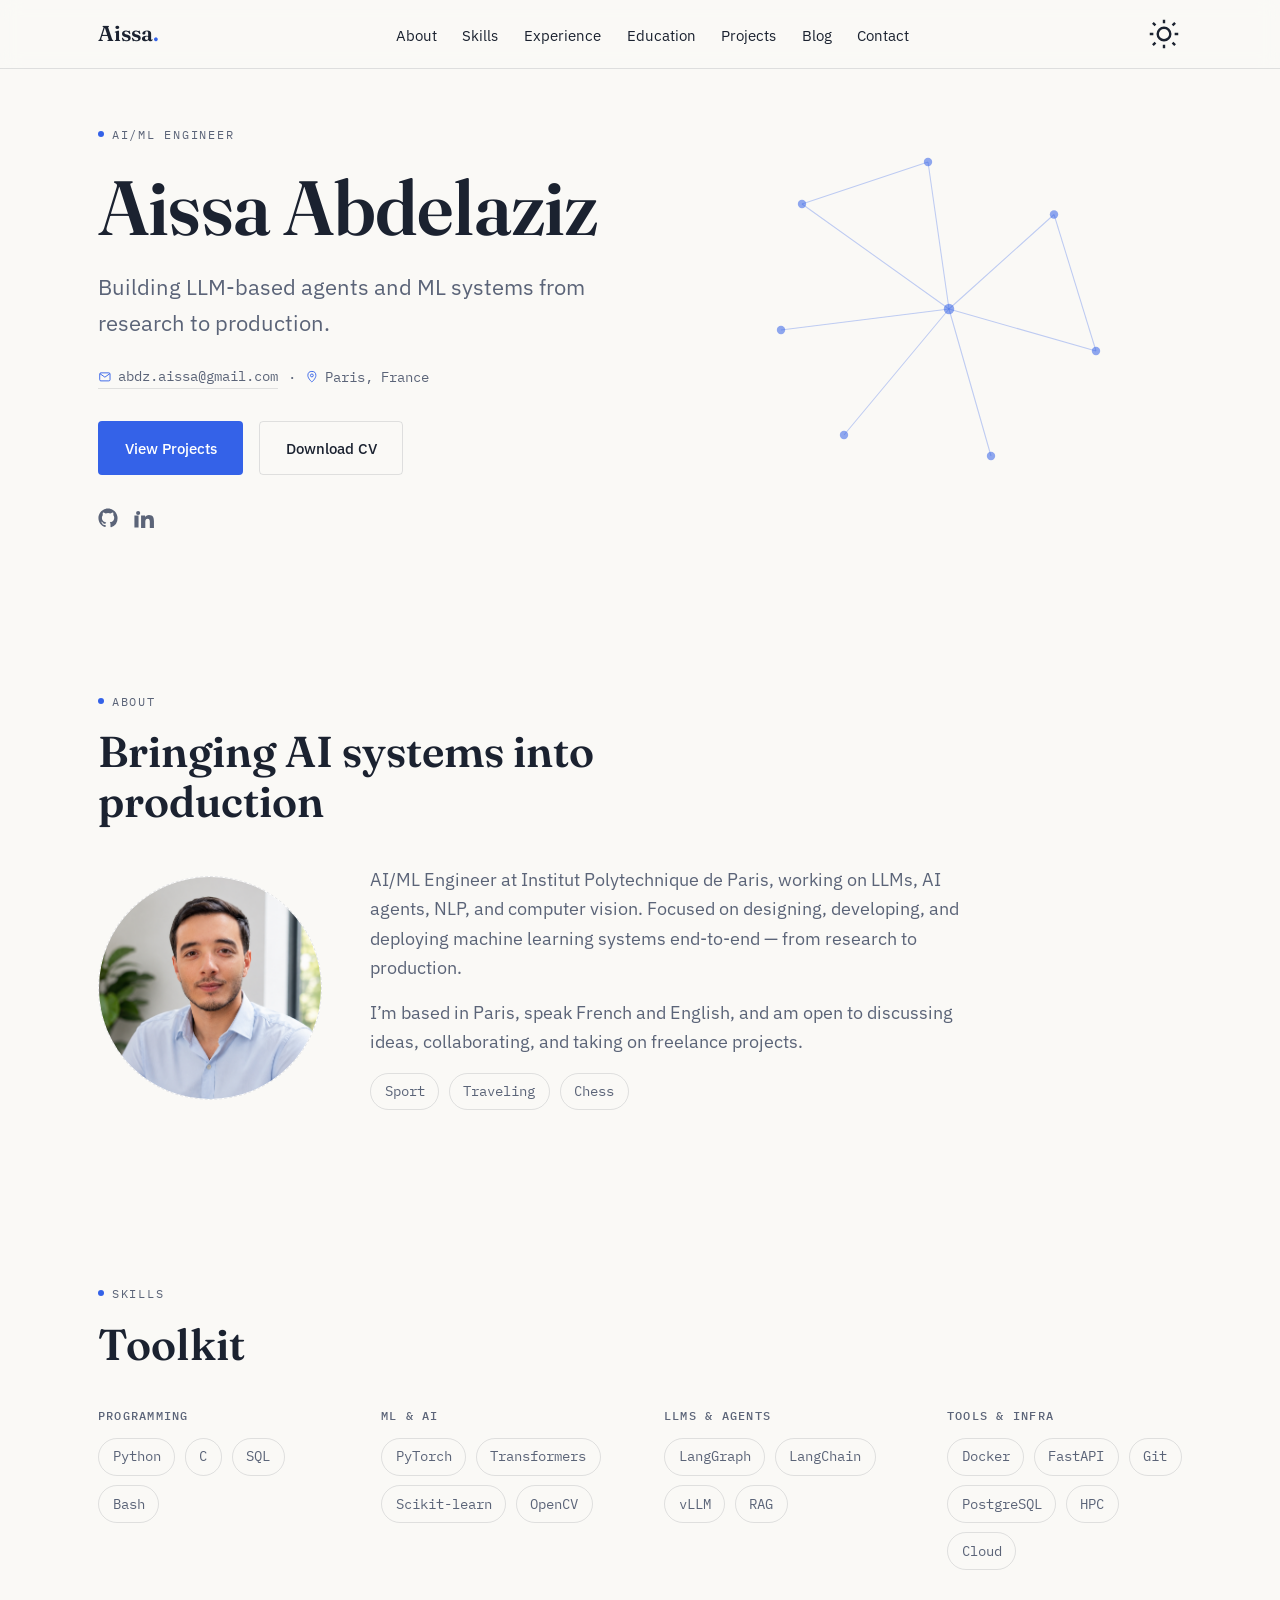
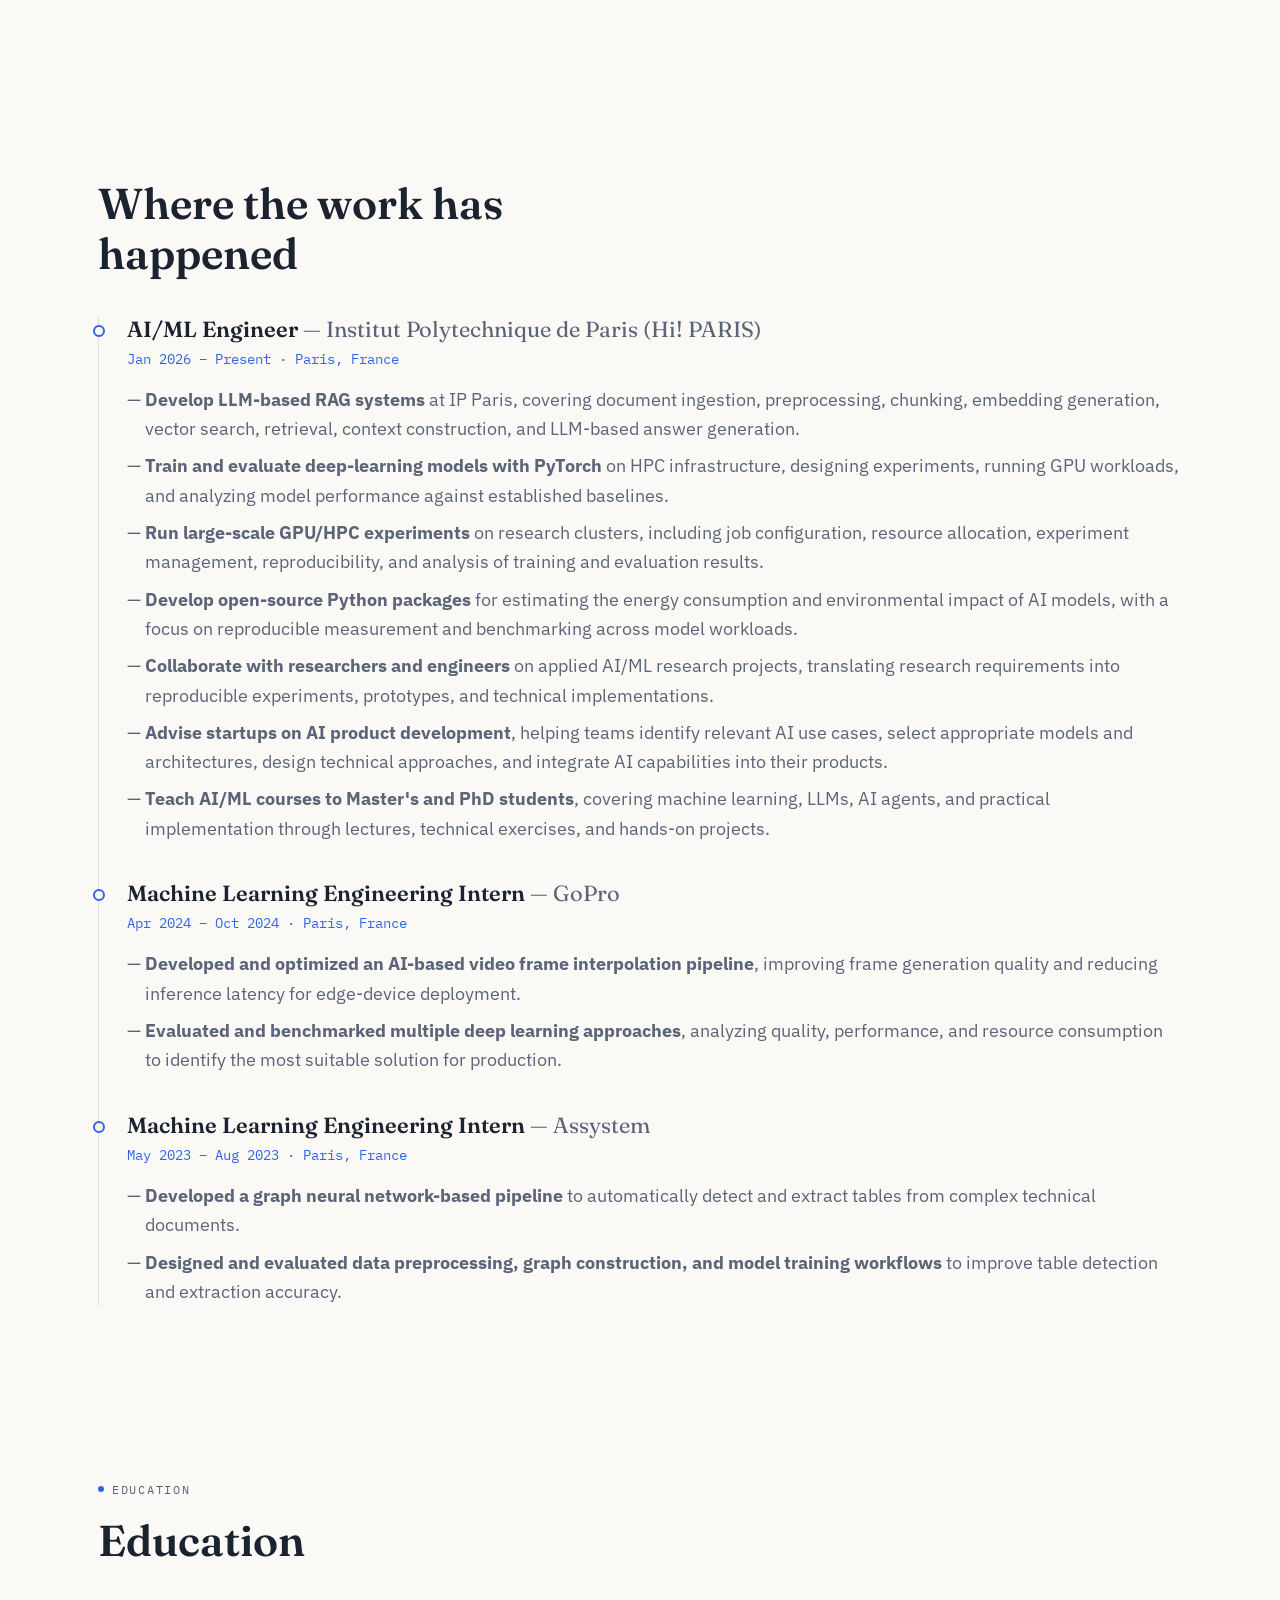
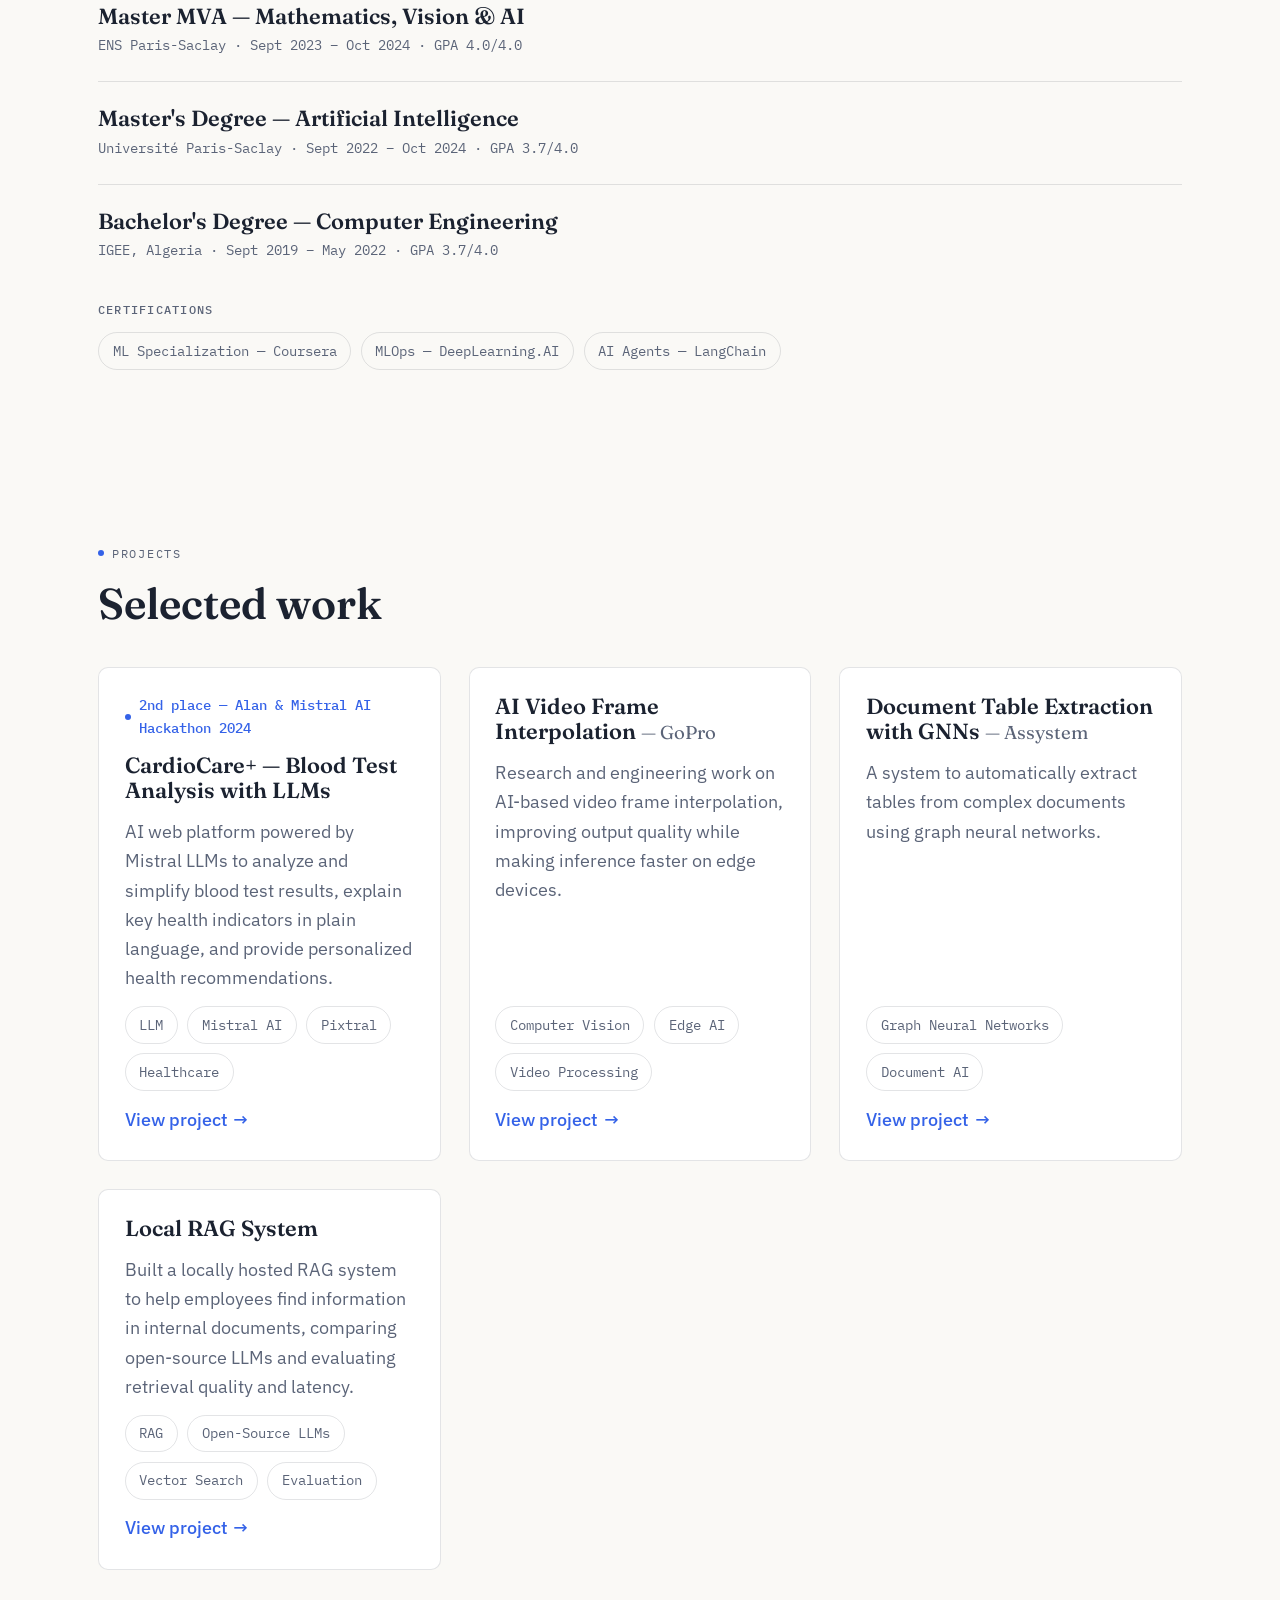
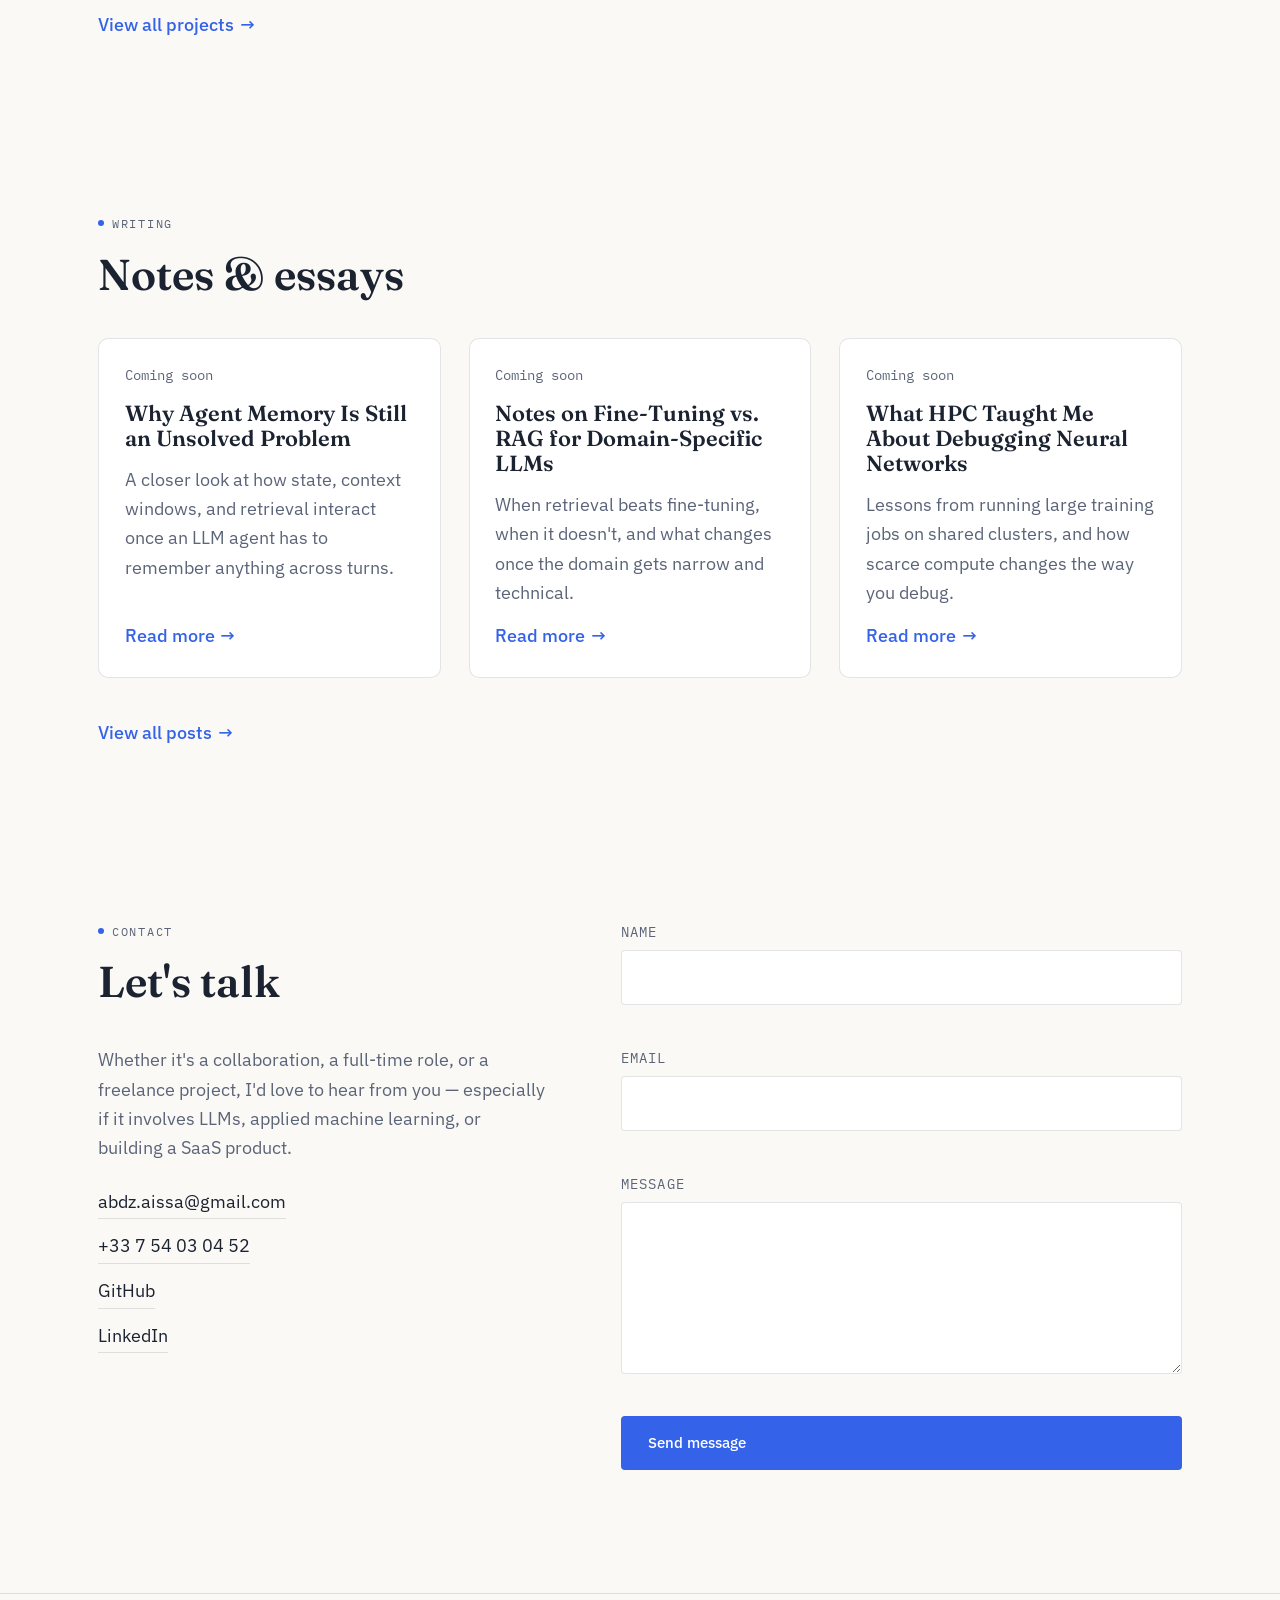
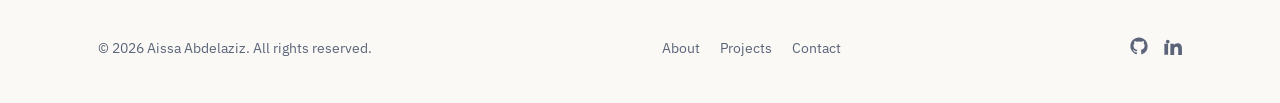
==== commit 0d923963: "Add location" ====
--- a/index.html
+++ b/index.html
@@ -79,9 +79,21 @@
         <p class="hero__tagline reveal" data-stagger-index="2">Building LLM-based agents and ML systems from research to production.</p>
 
         <p class="hero__byline reveal" data-stagger-index="3">
-          <a href="mailto:abdz.aissa@gmail.com">abdz.aissa@gmail.com</a>
+          <a class="hero__byline-item" href="mailto:abdz.aissa@gmail.com">
+            <svg class="hero__byline-icon" viewBox="0 0 24 24" fill="none" stroke="currentColor" stroke-width="1.6" aria-hidden="true" focusable="false">
+              <rect x="3" y="5" width="18" height="14" rx="2"/>
+              <path d="m3.5 6.5 8.5 6 8.5-6"/>
+            </svg>
+            abdz.aissa@gmail.com
+          </a>
           <span class="hero__byline-sep" aria-hidden="true">·</span>
-          <a href="tel:+33754030452">+33 7 54 03 04 52</a>
+          <span class="hero__byline-item">
+            <svg class="hero__byline-icon" viewBox="0 0 24 24" fill="none" stroke="currentColor" stroke-width="1.6" aria-hidden="true" focusable="false">
+              <path d="M12 21s-7-6.2-7-11.5a7 7 0 0 1 14 0C19 14.8 12 21 12 21z"/>
+              <circle cx="12" cy="9.5" r="2.5"/>
+            </svg>
+            Paris, France
+          </span>
         </p>
 
         <div class="hero__cta-group reveal" data-stagger-index="4">
--- a/css/styles.css
+++ b/css/styles.css
@@ -459,6 +459,23 @@
   font-size: var(--fs-small);
   color: var(--color-text-secondary);
   margin-block-end: 2rem;
+  display: flex;
+  flex-wrap: wrap;
+  align-items: center;
+  row-gap: 0.4rem;
+}
+
+.hero__byline-item {
+  display: inline-flex;
+  align-items: center;
+  gap: 0.4rem;
+}
+
+.hero__byline-icon {
+  width: 1em;
+  height: 1em;
+  flex-shrink: 0;
+  color: var(--color-accent);
 }
 
 .hero__byline a {
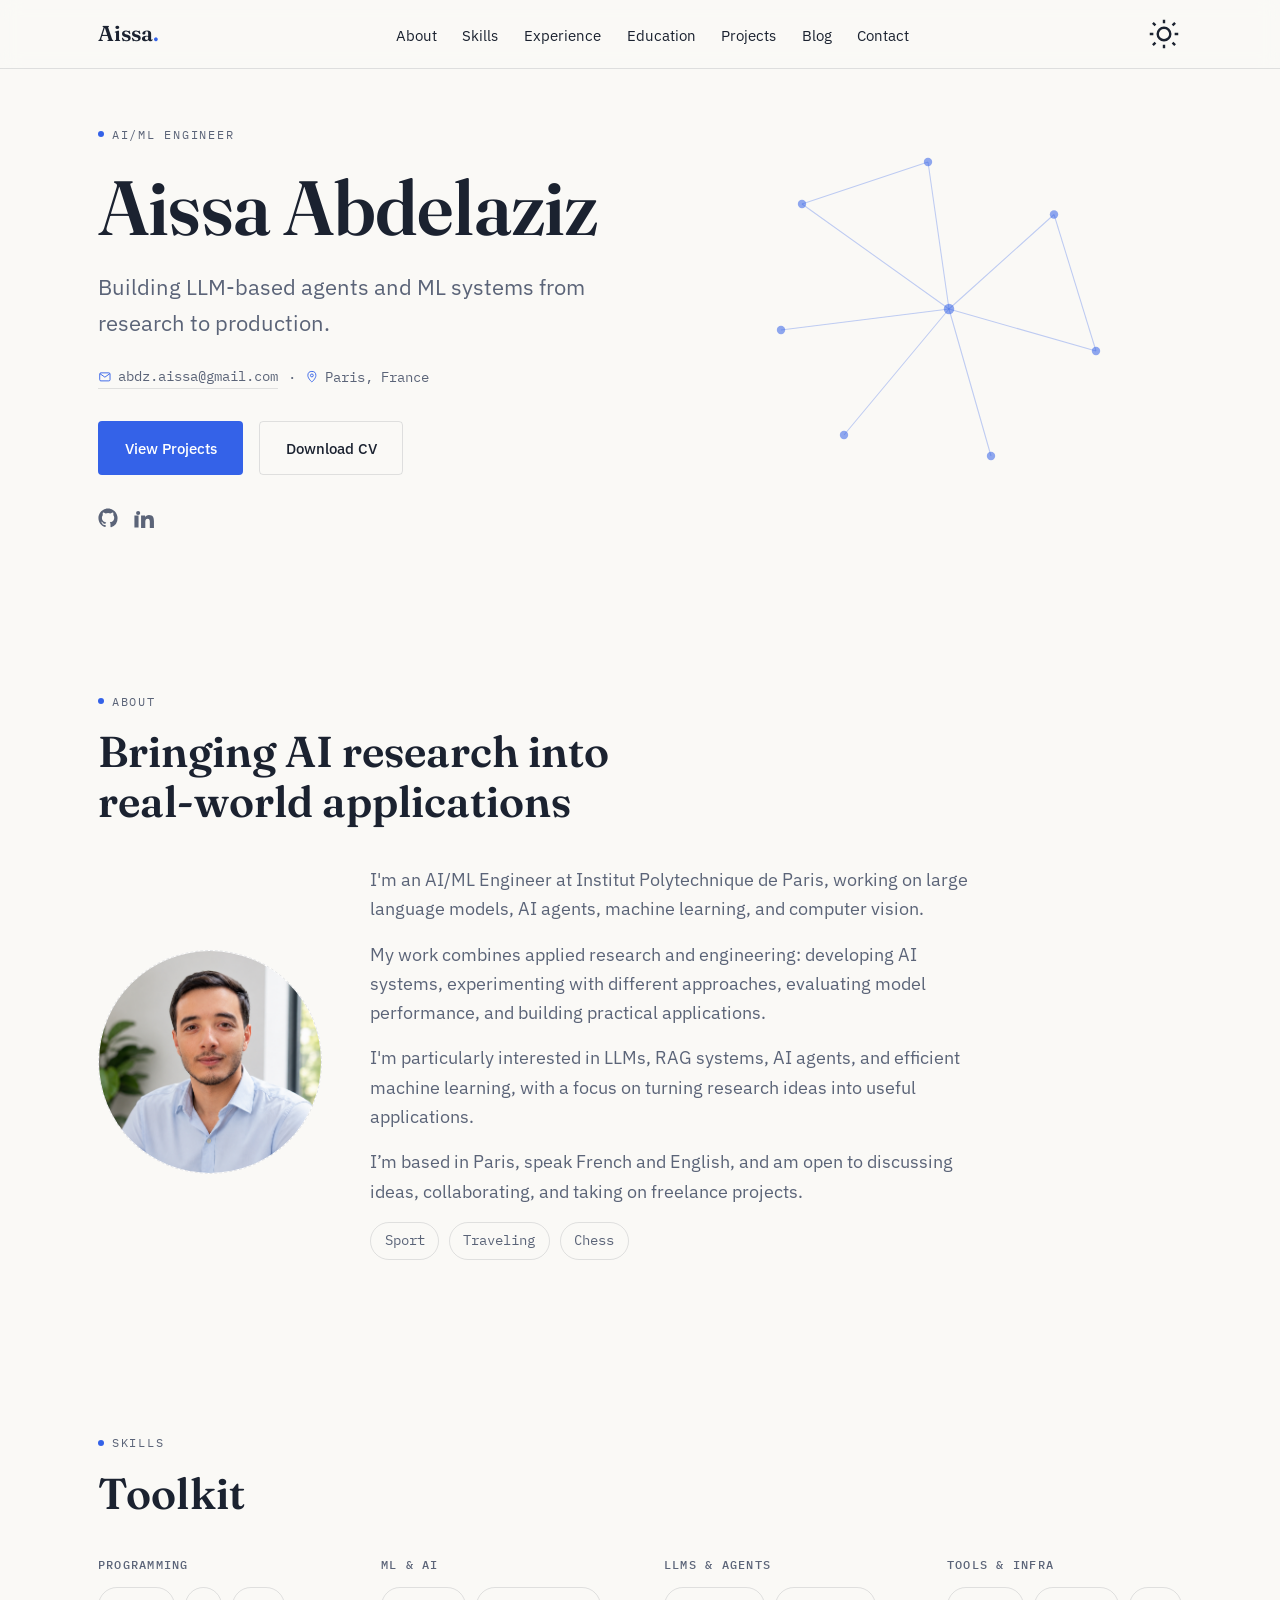
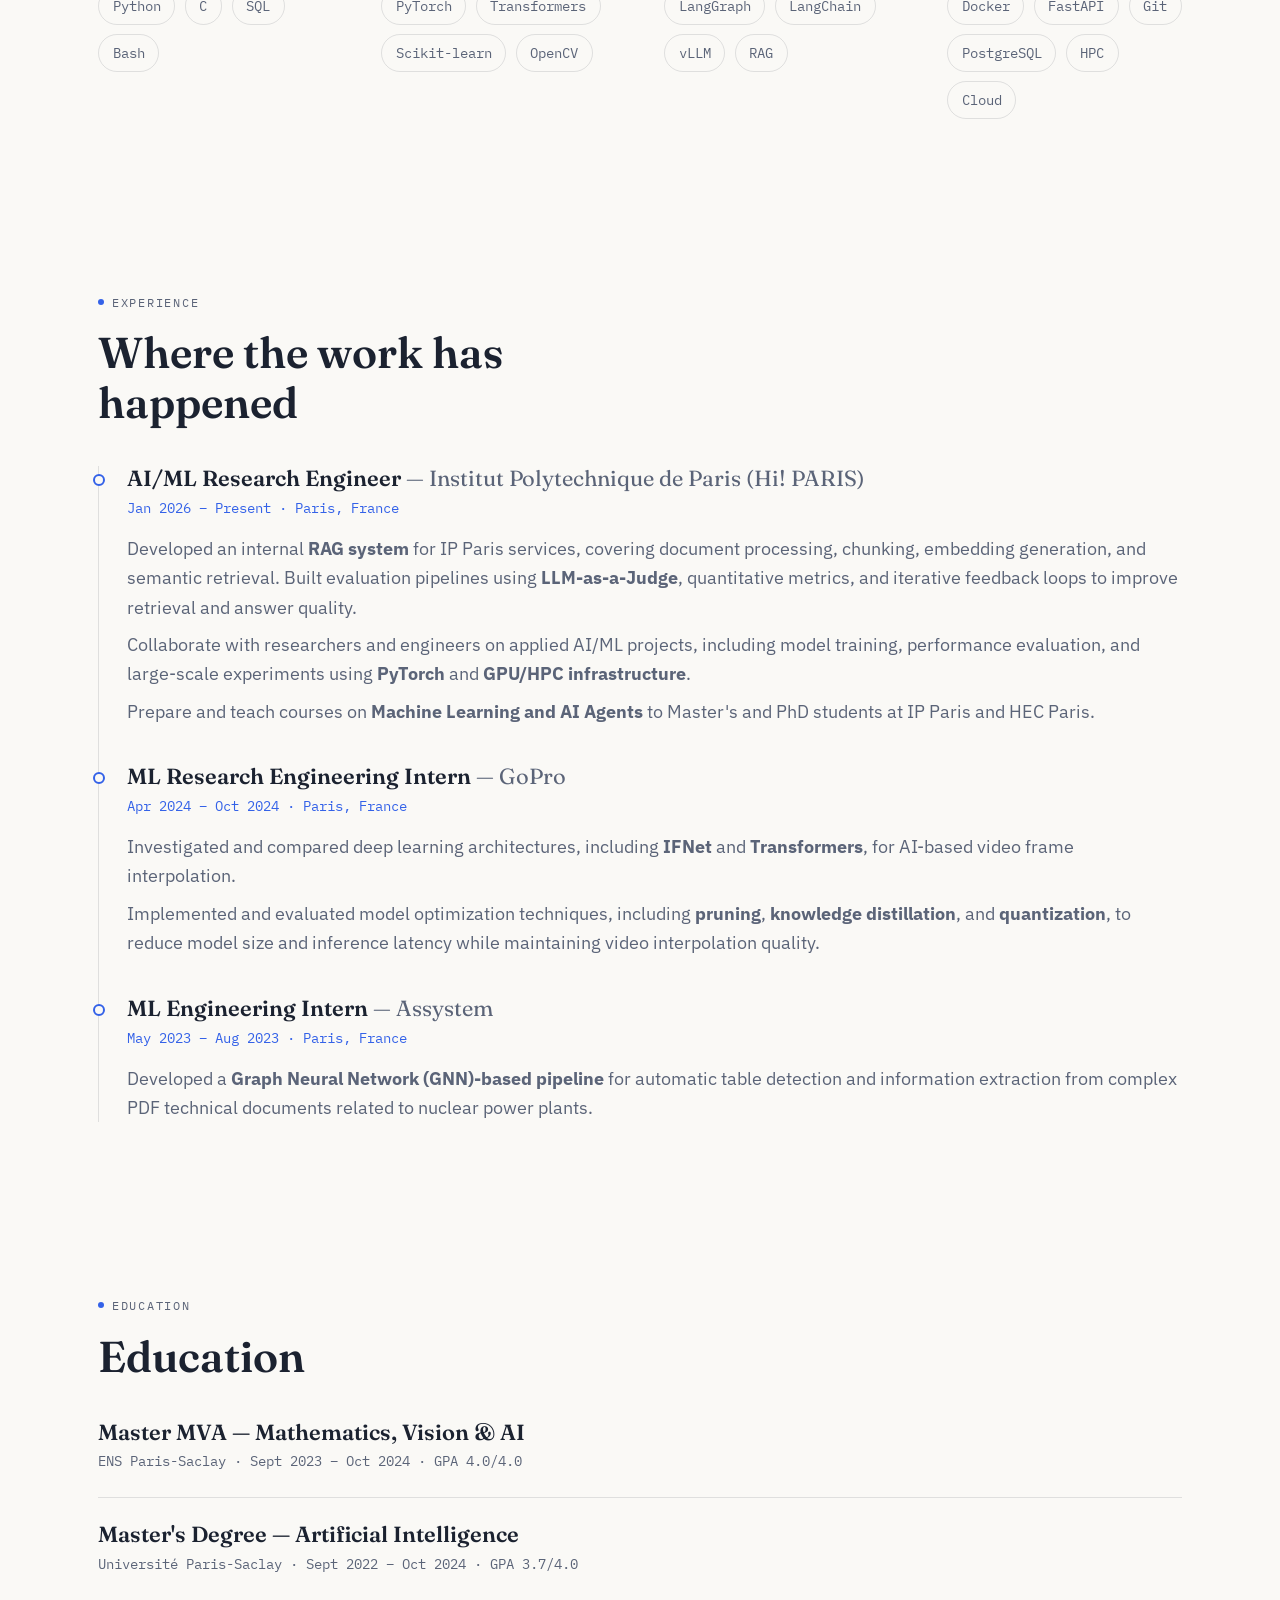
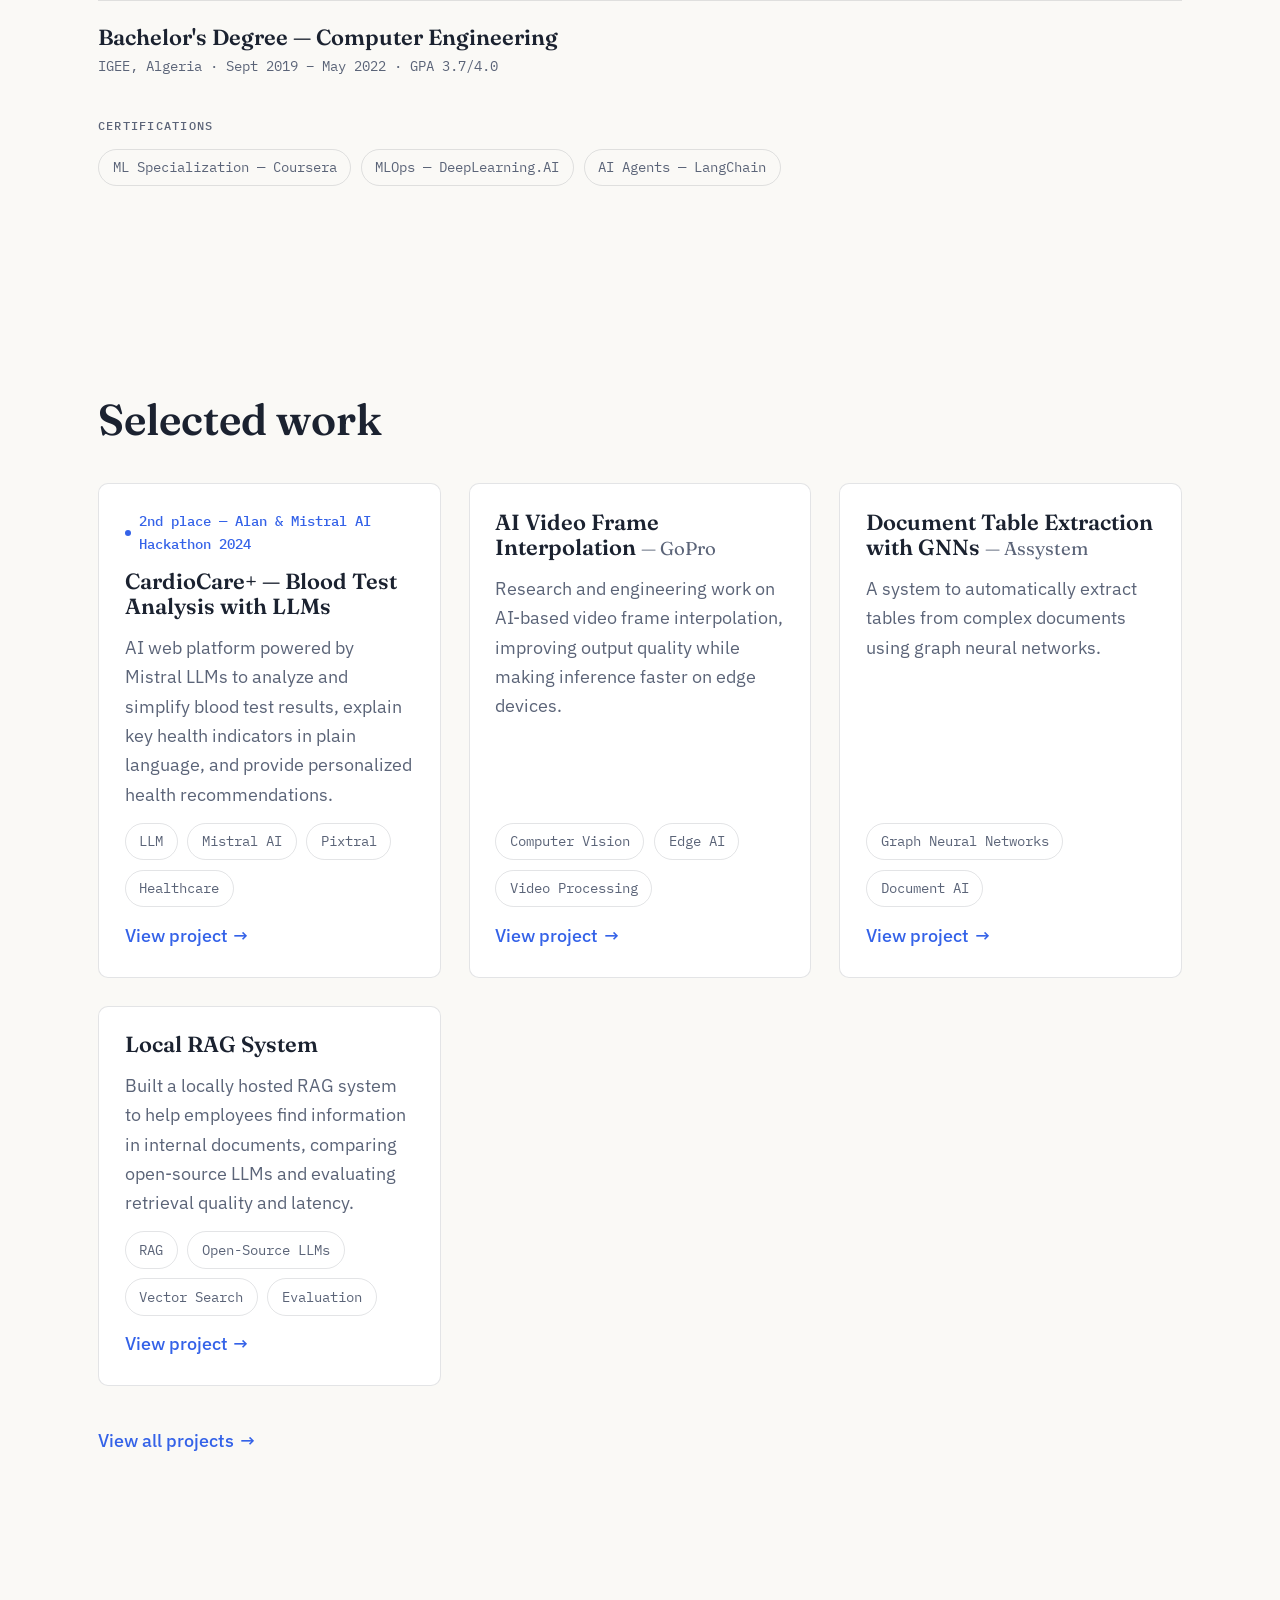
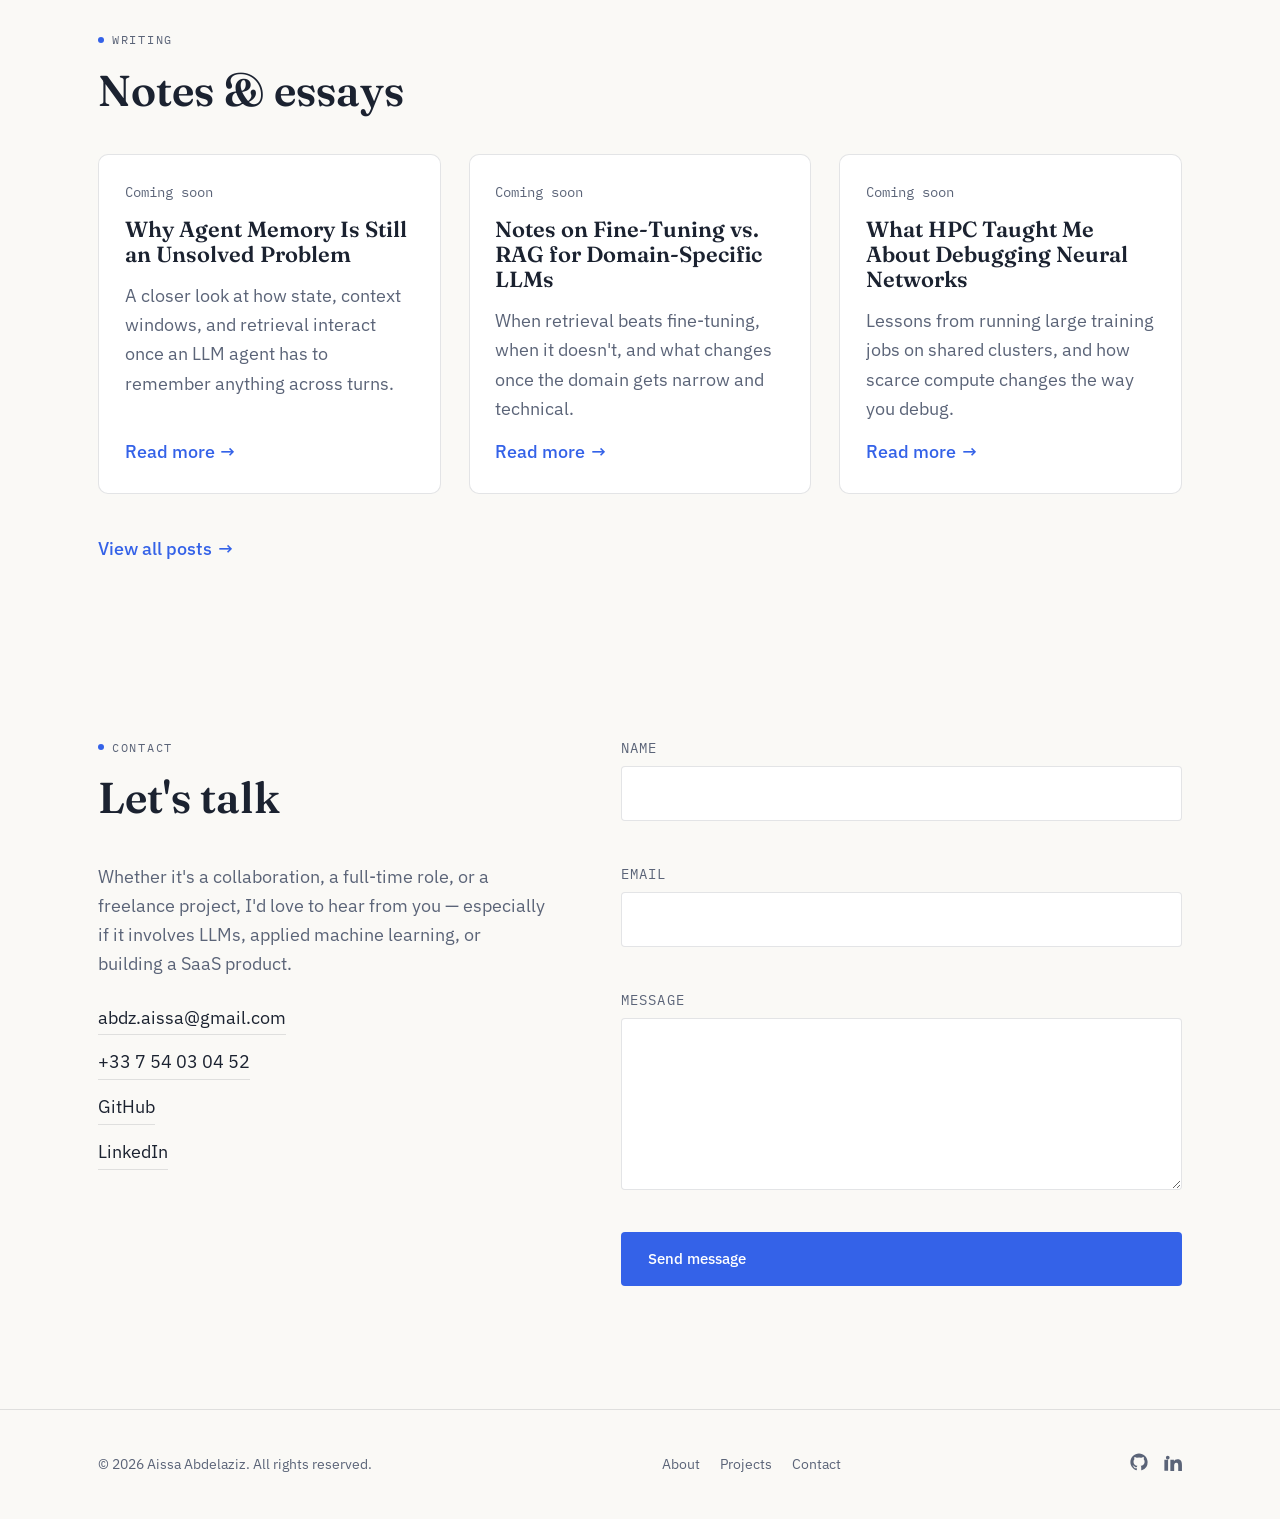
==== commit fca782d0: "update portfolio" ====
--- a/index.html
+++ b/index.html
@@ -147,7 +147,7 @@
   <section id="about" class="section" aria-labelledby="about-title">
     <div class="container">
       <p class="section__eyebrow reveal" data-stagger-index="0"><span class="dot" aria-hidden="true"></span>About</p>
-      <h2 id="about-title" class="section__title reveal" data-stagger-index="1">Bringing AI systems into production</h2>
+      <h2 id="about-title" class="section__title reveal" data-stagger-index="1">Bringing AI research into real-world applications</h2>
 
       <div class="about__grid">
         <div class="about__avatar-col reveal" data-stagger-index="2">
@@ -155,7 +155,9 @@
         </div>
 
         <div class="about__body reveal" data-stagger-index="3">
-          <p>AI/ML Engineer at Institut Polytechnique de Paris, working on LLMs, AI agents, NLP, and computer vision. Focused on designing, developing, and deploying machine learning systems end-to-end — from research to production.</p>
+          <p>I'm an AI/ML Engineer at Institut Polytechnique de Paris, working on large language models, AI agents, machine learning, and computer vision.</p>
+          <p>My work combines applied research and engineering: developing AI systems, experimenting with different approaches, evaluating model performance, and building practical applications.</p>
+          <p>I'm particularly interested in LLMs, RAG systems, AI agents, and efficient machine learning, with a focus on turning research ideas into useful applications.</p>
           <p>I’m based in Paris, speak French and English, and am open to discussing ideas, collaborating, and taking on freelance projects.</p>
           <ul class="tag-list about__interests">
             <li class="tag">Sport</li>
@@ -229,16 +231,12 @@
         <li class="timeline__item reveal" data-stagger-index="2">
           <span class="timeline__dot" aria-hidden="true"></span>
           <div class="timeline__content">
-            <h3 class="timeline__role">AI/ML Engineer <span class="timeline__org">— Institut Polytechnique de Paris (Hi! PARIS)</span></h3>
+            <h3 class="timeline__role">AI/ML Research Engineer <span class="timeline__org">— Institut Polytechnique de Paris (Hi! PARIS)</span></h3>
             <p class="timeline__meta">Jan 2026 – Present · Paris, France</p>
             <ul class="timeline__list">
-              <li><strong>Develop LLM-based RAG systems</strong> at IP Paris, covering document ingestion, preprocessing, chunking, embedding generation, vector search, retrieval, context construction, and LLM-based answer generation.</li>
-              <li><strong>Train and evaluate deep-learning models with PyTorch</strong> on HPC infrastructure, designing experiments, running GPU workloads, and analyzing model performance against established baselines.</li>
-              <li><strong>Run large-scale GPU/HPC experiments</strong> on research clusters, including job configuration, resource allocation, experiment management, reproducibility, and analysis of training and evaluation results.</li>
-              <li><strong>Develop open-source Python packages</strong> for estimating the energy consumption and environmental impact of AI models, with a focus on reproducible measurement and benchmarking across model workloads.</li>
-              <li><strong>Collaborate with researchers and engineers</strong> on applied AI/ML research projects, translating research requirements into reproducible experiments, prototypes, and technical implementations.</li>
-              <li><strong>Advise startups on AI product development</strong>, helping teams identify relevant AI use cases, select appropriate models and architectures, design technical approaches, and integrate AI capabilities into their products.</li>
-              <li><strong>Teach AI/ML courses to Master's and PhD students</strong>, covering machine learning, LLMs, AI agents, and practical implementation through lectures, technical exercises, and hands-on projects.</li>
+              <li>Developed an internal <strong>RAG system</strong> for IP Paris services, covering document processing, chunking, embedding generation, and semantic retrieval. Built evaluation pipelines using <strong>LLM-as-a-Judge</strong>, quantitative metrics, and iterative feedback loops to improve retrieval and answer quality.</li>
+              <li>Collaborate with researchers and engineers on applied AI/ML projects, including model training, performance evaluation, and large-scale experiments using <strong>PyTorch</strong> and <strong>GPU/HPC infrastructure</strong>.</li>
+              <li>Prepare and teach courses on <strong>Machine Learning and AI Agents</strong> to Master's and PhD students at IP Paris and HEC Paris.</li>
             </ul>
           </div>
         </li>
@@ -246,11 +244,11 @@
         <li class="timeline__item reveal" data-stagger-index="3">
           <span class="timeline__dot" aria-hidden="true"></span>
           <div class="timeline__content">
-            <h3 class="timeline__role">Machine Learning Engineering Intern <span class="timeline__org">— GoPro</span></h3>
+            <h3 class="timeline__role">ML Research Engineering Intern <span class="timeline__org">— GoPro</span></h3>
             <p class="timeline__meta">Apr 2024 – Oct 2024 · Paris, France</p>
             <ul class="timeline__list">
-              <li><strong>Developed and optimized an AI-based video frame interpolation pipeline</strong>, improving frame generation quality and reducing inference latency for edge-device deployment.</li>
-              <li><strong>Evaluated and benchmarked multiple deep learning approaches</strong>, analyzing quality, performance, and resource consumption to identify the most suitable solution for production.</li>
+              <li>Investigated and compared deep learning architectures, including <strong>IFNet</strong> and <strong>Transformers</strong>, for AI-based video frame interpolation.</li>
+              <li>Implemented and evaluated model optimization techniques, including <strong>pruning</strong>, <strong>knowledge distillation</strong>, and <strong>quantization</strong>, to reduce model size and inference latency while maintaining video interpolation quality.</li>
             </ul>
           </div>
         </li>
@@ -258,11 +256,10 @@
         <li class="timeline__item reveal" data-stagger-index="4">
           <span class="timeline__dot" aria-hidden="true"></span>
           <div class="timeline__content">
-            <h3 class="timeline__role">Machine Learning Engineering Intern <span class="timeline__org">— Assystem</span></h3>
+            <h3 class="timeline__role">ML Engineering Intern <span class="timeline__org">— Assystem</span></h3>
             <p class="timeline__meta">May 2023 – Aug 2023 · Paris, France</p>
             <ul class="timeline__list">
-              <li><strong>Developed a graph neural network-based pipeline</strong> to automatically detect and extract tables from complex technical documents.</li>
-              <li><strong>Designed and evaluated data preprocessing, graph construction, and model training workflows</strong> to improve table detection and extraction accuracy.</li>
+              <li>Developed a <strong>Graph Neural Network (GNN)-based pipeline</strong> for automatic table detection and information extraction from complex PDF technical documents related to nuclear power plants.</li>
             </ul>
           </div>
         </li>
--- a/css/styles.css
+++ b/css/styles.css
@@ -660,8 +660,6 @@
   color: var(--color-text-secondary);
 }
 
-.timeline__list li { position: relative; padding-inline-start: 1.1rem; }
-.timeline__list li::before { content: "\2014"; position: absolute; left: 0; }
 
 /* =========================================================================
    EDUCATION
